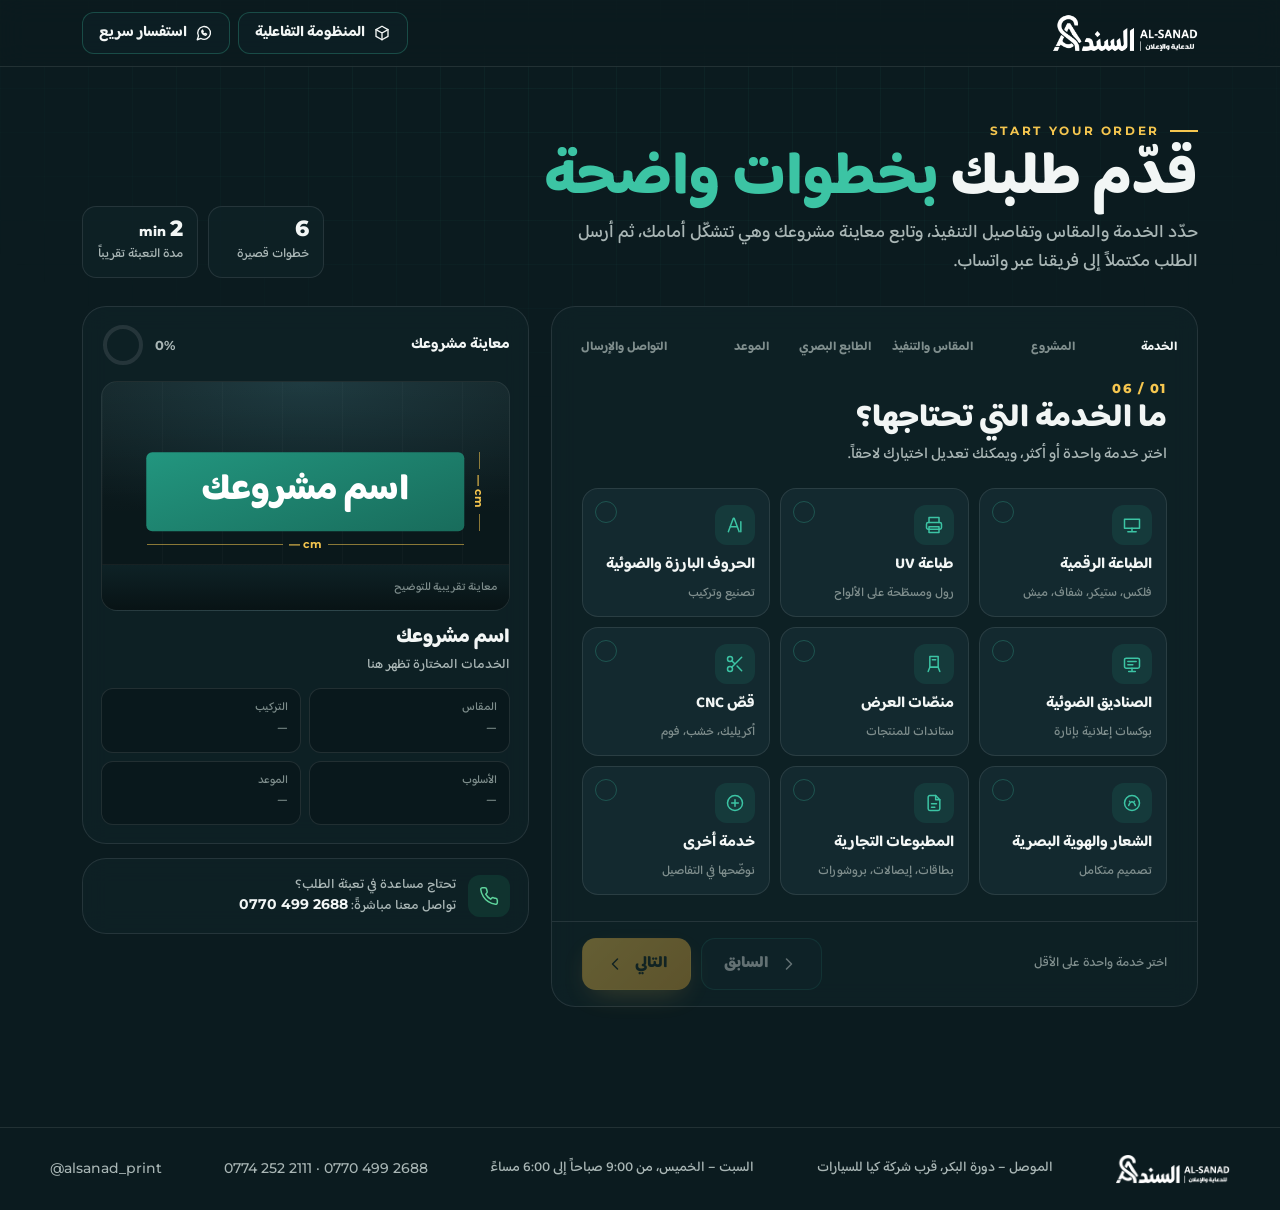
==== order/index.html @ 8c57872e "اللون الرئيسي الجديد، صفحة تقديم الطلب، وتحسين إضاءة المشهد - اعتماد اللون الرئيسي الجديد #22967F في" ====
<!doctype html>
<html lang="ar" dir="rtl">
<head>
<meta charset="utf-8">
<meta name="viewport" content="width=device-width, initial-scale=1, viewport-fit=cover">
<title>تقديم طلب خدمة | السند للدعاية والإعلان</title>
<meta name="description" content="قدّم طلبك لدى السند للدعاية والإعلان في الموصل خطوةً بخطوة: الخدمة، والمقاس، والتنفيذ، والموعد، ثم أرسله مباشرةً عبر واتساب.">
<meta name="theme-color" content="#0B1B1F">
<meta property="og:type" content="website">
<meta property="og:locale" content="ar_IQ">
<meta property="og:site_name" content="السند للدعاية والإعلان">
<meta property="og:title" content="تقديم طلب خدمة | السند للدعاية والإعلان">
<meta property="og:description" content="خطوات واضحة، ومعاينة فورية لمشروعك، وإرسال مباشر عبر واتساب.">
<meta property="og:url" content="https://alsanad-print.github.io/order/">
<meta property="og:image" content="https://alsanad-print.github.io/assets/og.jpg">
<link rel="canonical" href="https://alsanad-print.github.io/order/">
<link rel="icon" href="../assets/favicon.png">
<link rel="apple-touch-icon" href="../assets/favicon.png">
<link rel="stylesheet" href="../css/fonts.css">
<style>
:root{
  --bg:#0B1B1F;--bg2:#0E2328;--card:rgba(15,34,39,.78);--card2:#13292F;
  --brand:#22967F;--brand-2:#146B5A;--brand-hi:#3CC4A4;--gold:#F5C64F;--gold-2:#E2A93A;
  --ink:#F2F6F5;--mut:#A9B6B5;--dim:#7F8E8D;--line:rgba(242,246,245,.10);--line2:rgba(60,196,164,.28);
  --r:18px;--ease:cubic-bezier(.2,.8,.2,1);
  --ar:'Baloo Bhaijaan 2','Montserrat',system-ui,sans-serif;--en:'Montserrat','Baloo Bhaijaan 2',system-ui,sans-serif;
}
*{box-sizing:border-box}
html{scroll-behavior:smooth;-webkit-text-size-adjust:100%}
body{margin:0;background:var(--bg);color:var(--ink);font-family:var(--ar);line-height:1.65;-webkit-font-smoothing:antialiased;-webkit-tap-highlight-color:transparent;min-height:100vh}
body::before{content:"";position:fixed;inset:0;z-index:-1;pointer-events:none;
  background-image:linear-gradient(rgba(60,196,164,.05) 1px,transparent 1px),linear-gradient(90deg,rgba(60,196,164,.05) 1px,transparent 1px);
  background-size:44px 44px;-webkit-mask-image:radial-gradient(ellipse 80% 60% at 50% 0%,#000 30%,transparent 80%);mask-image:radial-gradient(ellipse 80% 60% at 50% 0%,#000 30%,transparent 80%)}
button,input,select,textarea{font:inherit;color:inherit}
button{cursor:pointer}
a{color:var(--gold)}
svg{width:20px;height:20px;fill:none;stroke:currentColor;stroke-width:1.8;stroke-linecap:round;stroke-linejoin:round;flex:none}
.en{font-family:var(--en);direction:ltr;unicode-bidi:isolate}
.sr{position:absolute;width:1px;height:1px;overflow:hidden;clip:rect(0 0 0 0);white-space:nowrap}
:focus-visible{outline:2px solid var(--gold);outline-offset:3px;border-radius:10px}

/* ---------- top ---------- */
.top{position:sticky;top:0;z-index:30;background:rgba(11,27,31,.82);backdrop-filter:blur(14px);-webkit-backdrop-filter:blur(14px);border-bottom:1px solid var(--line);padding-top:env(safe-area-inset-top,0px)}
.top .in{max-width:1180px;margin:auto;padding:12px clamp(16px,3vw,32px);display:flex;align-items:center;gap:16px}
.top img{height:38px;display:block}
.top nav{margin-inline-start:auto;display:flex;gap:8px}
.lnk{display:inline-flex;align-items:center;gap:8px;height:42px;padding:0 16px;border-radius:12px;border:1px solid var(--line2);background:rgba(15,34,39,.6);color:var(--ink);text-decoration:none;font-weight:700;font-size:15px;transition:border-color .2s,transform .2s}
.lnk:hover{border-color:var(--brand-hi);transform:translateY(-1px)}
.lnk svg{width:18px;height:18px}

/* ---------- hero ---------- */
.hero{max-width:1180px;margin:auto;padding:clamp(28px,5vw,56px) clamp(16px,3vw,32px) 8px;display:grid;grid-template-columns:1fr auto;gap:24px;align-items:end}
.kick{display:flex;align-items:center;gap:10px;font:700 12px var(--en);letter-spacing:.22em;color:var(--gold)}
.kick::before{content:"";width:28px;height:2px;background:var(--gold)}
.hero h1{margin:10px 0 6px;font-weight:800;font-size:clamp(34px,5.4vw,60px);line-height:1.08;text-wrap:balance}
.hero h1 em{font-style:normal;color:var(--brand-hi)}
.hero p{margin:0;color:var(--mut);font-size:clamp(15px,1.6vw,18px);max-width:640px;text-wrap:pretty}
.facts{display:flex;gap:10px;flex-wrap:wrap}
.fact{border:1px solid var(--line);border-radius:14px;padding:10px 14px;background:var(--card);min-width:116px}
.fact b{display:block;font:800 22px var(--en);color:var(--ink);line-height:1.1}
.fact span{font-size:13px;color:var(--mut)}

/* ---------- layout ---------- */
.wrap{max-width:1180px;margin:auto;padding:20px clamp(16px,3vw,32px) 120px;display:grid;grid-template-columns:minmax(0,1.45fr) minmax(0,1fr);gap:22px;align-items:start}
.panel{background:var(--card);border:1px solid var(--line);border-radius:24px;backdrop-filter:blur(12px);-webkit-backdrop-filter:blur(12px)}

/* ---------- stepper ---------- */
.steps{display:flex;gap:6px;padding:18px 20px 0;list-style:none;margin:0}
.steps li{flex:1;min-width:0}
.steps button{width:100%;border:0;background:none;padding:0;text-align:start;color:var(--dim);display:flex;flex-direction:column;gap:8px}
.steps button:disabled{cursor:default}
.steps i{display:block;height:4px;border-radius:4px;background:var(--line);overflow:hidden;position:relative}
.steps i::after{content:"";position:absolute;inset:0;background:var(--brand-hi);transform:scaleX(0);transform-origin:right;transition:transform .5s var(--ease)}
.steps li.done i::after,.steps li.cur i::after{transform:scaleX(1)}
.steps li.cur i::after{background:var(--gold)}
.steps span{font-size:12.5px;font-weight:700;white-space:nowrap;overflow:hidden;text-overflow:ellipsis}
.steps li.cur span{color:var(--ink)}
.steps li.done span{color:var(--mut)}

.stage{padding:22px clamp(18px,3vw,30px) 26px;min-height:440px}
.step{animation:in .5s var(--ease) both}
.step.back{animation-name:inb}
@keyframes in{from{opacity:0;transform:translateX(-26px)}to{opacity:1;transform:none}}
@keyframes inb{from{opacity:0;transform:translateX(26px)}to{opacity:1;transform:none}}
@media (prefers-reduced-motion:reduce){.step{animation:none}.steps i::after{transition:none}html{scroll-behavior:auto}}
.no{font:800 13px var(--en);color:var(--gold);letter-spacing:.12em}
.step h2{margin:4px 0 4px;font-size:clamp(24px,3vw,32px);font-weight:800;line-height:1.2}
.step .lead{margin:0 0 20px;color:var(--mut);font-size:15.5px}

/* service tiles */
.tiles{display:grid;grid-template-columns:repeat(3,minmax(0,1fr));gap:10px}
.tile{position:relative;display:flex;flex-direction:column;align-items:flex-start;gap:10px;padding:16px 14px 14px;border-radius:16px;border:1px solid var(--line);background:var(--card2);text-align:start;transition:border-color .25s,transform .25s var(--ease),background .25s;min-height:118px}
.tile:hover{border-color:var(--line2);transform:translateY(-2px)}
.tile .ic{width:40px;height:40px;border-radius:12px;display:grid;place-items:center;background:rgba(34,150,127,.16);color:var(--brand-hi);transition:background .25s,color .25s}
.tile b{font-size:15.5px;line-height:1.3}
.tile small{font-size:12.5px;color:var(--dim);line-height:1.35}
.tile .ck{position:absolute;top:12px;left:12px;width:22px;height:22px;border-radius:50%;border:1.5px solid var(--line2);display:grid;place-items:center;transition:all .25s}
.tile .ck svg{width:13px;height:13px;stroke-width:3;opacity:0;transform:scale(.4);transition:all .25s var(--ease)}
.tile[aria-pressed="true"]{border-color:var(--brand-hi);background:linear-gradient(160deg,rgba(34,150,127,.24),rgba(19,41,47,.9))}
.tile[aria-pressed="true"] .ic{background:var(--brand);color:#fff}
.tile[aria-pressed="true"] .ck{background:var(--gold);border-color:var(--gold);color:#1B2A22}
.tile[aria-pressed="true"] .ck svg{opacity:1;transform:none}

/* fields */
.grid2{display:grid;grid-template-columns:repeat(2,minmax(0,1fr));gap:12px 14px}
.f{display:flex;flex-direction:column;gap:6px;margin-bottom:14px}
.f>label,.f>.lb{font-size:14px;font-weight:700;color:var(--mut)}
.f .opt{font-weight:500;color:var(--dim);font-size:12.5px}
.in-x{width:100%;min-height:50px;padding:12px 14px;border-radius:14px;border:1px solid var(--line);background:rgba(8,20,23,.65);transition:border-color .2s,box-shadow .2s;font-size:16px}
.in-x::placeholder{color:#6F7F7E}
.in-x:focus{outline:none;border-color:var(--brand-hi);box-shadow:0 0 0 4px rgba(60,196,164,.14)}
textarea.in-x{min-height:96px;resize:vertical;line-height:1.6}
select.in-x{appearance:none;-webkit-appearance:none;background-image:linear-gradient(45deg,transparent 50%,var(--mut) 50%),linear-gradient(135deg,var(--mut) 50%,transparent 50%);background-position:18px 22px,24px 22px;background-size:6px 6px;background-repeat:no-repeat;padding-left:40px}
input[type=date].in-x{color-scheme:dark}
.hint{font-size:12.5px;color:var(--dim)}
.size{display:grid;grid-template-columns:1fr auto 1fr;gap:10px;align-items:center}
.size .x{font:800 18px var(--en);color:var(--dim)}
.unit{position:relative}
.unit .in-x{padding-left:48px;font-family:var(--en);direction:ltr;text-align:right}
.unit em{position:absolute;left:14px;top:50%;transform:translateY(-50%);font-style:normal;font-size:13px;color:var(--dim)}

/* chips */
.chips{display:flex;flex-wrap:wrap;gap:8px}
.chip{display:inline-flex;align-items:center;gap:8px;min-height:44px;padding:8px 16px;border-radius:999px;border:1px solid var(--line);background:var(--card2);font-weight:700;font-size:14.5px;transition:all .22s var(--ease)}
.chip:hover{border-color:var(--line2)}
.chip[aria-pressed="true"]{background:var(--brand);border-color:var(--brand);color:#fff;transform:translateY(-1px)}
.chip .sw{width:16px;height:16px;border-radius:50%;border:1.5px solid rgba(255,255,255,.5)}
.seg{display:grid;grid-auto-flow:column;grid-auto-columns:1fr;gap:6px;padding:5px;border-radius:16px;background:rgba(8,20,23,.65);border:1px solid var(--line)}
.seg button{min-height:44px;border:0;border-radius:12px;background:none;font-weight:700;font-size:14.5px;color:var(--mut);transition:all .25s var(--ease)}
.seg button[aria-pressed="true"]{background:var(--card2);color:var(--ink);box-shadow:0 0 0 1px var(--line2),0 6px 18px -8px rgba(0,0,0,.7)}
.seg button[data-v="مستعجل"][aria-pressed="true"]{box-shadow:0 0 0 1px var(--gold)}
.seg button[data-v="طارئ"][aria-pressed="true"]{box-shadow:0 0 0 1px #E07A5F;color:#FFB4A2}
.pick{position:relative;display:inline-flex;align-items:center;gap:8px;min-height:44px;padding:8px 14px;border-radius:999px;border:1px dashed var(--line2);font-weight:700;font-size:14.5px;color:var(--mut)}
.pick input{position:absolute;inset:0;opacity:0;cursor:pointer;width:100%;height:100%}
.note{display:flex;gap:10px;align-items:flex-start;padding:12px 14px;border-radius:14px;background:rgba(245,198,79,.08);border:1px solid rgba(245,198,79,.25);color:#E9DDB8;font-size:14px;margin:4px 0 14px}
.note svg{color:var(--gold);margin-top:2px}

/* review */
.rev{display:grid;grid-template-columns:repeat(2,minmax(0,1fr));gap:10px;margin-bottom:16px}
.rv{padding:12px 14px;border-radius:14px;background:var(--card2);border:1px solid var(--line);display:flex;flex-direction:column;gap:2px;min-width:0}
.rv.w{grid-column:1/-1}
.rv small{color:var(--dim);font-size:12.5px;display:flex;justify-content:space-between;gap:8px}
.rv small button{border:0;background:none;color:var(--brand-hi);font-size:12.5px;font-weight:700;padding:0}
.rv b{font-size:15px;line-height:1.45;overflow-wrap:anywhere}
.send{display:flex;gap:10px;flex-wrap:wrap}
.btn{display:inline-flex;align-items:center;justify-content:center;gap:10px;min-height:52px;padding:0 22px;border-radius:14px;border:1px solid var(--line2);background:var(--card2);font-weight:800;font-size:16px;text-decoration:none;color:var(--ink);transition:transform .2s var(--ease),box-shadow .2s,border-color .2s,opacity .2s}
.btn:hover{transform:translateY(-1px);border-color:var(--brand-hi)}
.btn:active{transform:scale(.98)}
.btn:disabled{opacity:.38;cursor:not-allowed;transform:none}
.btn-gold{background:linear-gradient(135deg,var(--gold),var(--gold-2));color:#1B2A22;border-color:transparent;box-shadow:0 10px 30px -10px rgba(245,198,79,.6)}
.btn-gold:hover{border-color:transparent}
.btn-wa{background:#1F8F5F;color:#fff;border-color:transparent;box-shadow:0 10px 30px -12px rgba(31,143,95,.8)}
.btn-wa:hover{border-color:transparent}
.btn.grow{flex:1}

/* nav */
.nav{display:flex;align-items:center;gap:10px;padding:16px clamp(18px,3vw,30px);border-top:1px solid var(--line)}
.nav .meta{margin-inline-end:auto;font-size:13px;color:var(--dim)}
.nav .meta b{color:var(--mut)}
kbd{font:700 11px var(--en);border:1px solid var(--line2);border-radius:6px;padding:1px 6px;color:var(--mut)}

/* preview */
.side{position:sticky;top:86px;display:flex;flex-direction:column;gap:14px}
.pv{overflow:hidden}
.pv-h{display:flex;align-items:center;justify-content:space-between;padding:16px 18px 0}
.pv-h b{font-size:15px}
.ring{display:flex;align-items:center;gap:10px;font:700 13px var(--en);color:var(--mut)}
.ring svg{width:44px;height:44px;transform:rotate(-90deg)}
.ring circle{stroke-width:4;fill:none}
.ring .t{stroke:var(--line)}
.ring .v{stroke:var(--gold);stroke-dasharray:113.1;transition:stroke-dashoffset .6s var(--ease)}
.scene{position:relative;margin:14px 18px 0;height:230px;border-radius:16px;overflow:hidden;background:radial-gradient(120% 90% at 50% 0%,#17343A 0%,#0A181B 70%);border:1px solid var(--line)}
.scene .wall{position:absolute;inset:0;background:linear-gradient(180deg,rgba(255,255,255,.035),transparent 60%),repeating-linear-gradient(90deg,rgba(255,255,255,.025) 0 1px,transparent 1px 60px)}
.scene .floor{position:absolute;left:0;right:0;bottom:0;height:46px;background:linear-gradient(180deg,#0E2226,#081315);border-top:1px solid rgba(255,255,255,.06)}
.sign{position:absolute;left:50%;top:48%;transform:translate(-50%,-50%);display:grid;place-items:center;border-radius:6px;transition:width .6s var(--ease),height .6s var(--ease),background .5s,box-shadow .5s;overflow:hidden}
.sign .tx{font-weight:800;line-height:1;white-space:nowrap;text-align:center;padding:0 6%;transition:color .4s,text-shadow .4s,letter-spacing .4s}
.sign.lit{box-shadow:0 0 0 1px rgba(255,255,255,.18),0 18px 60px -10px var(--glowc,rgba(60,196,164,.55))}
.sign.lit .tx{text-shadow:0 0 18px rgba(255,255,255,.55)}
.sign.raised .tx{text-shadow:0 2px 0 rgba(0,0,0,.35),0 4px 0 rgba(0,0,0,.22),0 10px 16px rgba(0,0,0,.35)}
.sign .deco{position:absolute;inset:0;pointer-events:none;opacity:0;transition:opacity .5s}
.sign.st-typo .tx{letter-spacing:-.02em}
.sign.st-vector .deco.v{opacity:1}
.sign.st-surreal .deco.s{opacity:1}
.dim{position:absolute;direction:ltr;font:700 11px var(--en);color:var(--gold);display:flex;align-items:center;justify-content:center;gap:6px;transition:all .6s var(--ease)}
.dim.w::before,.dim.w::after{content:"";flex:1;height:1px;background:rgba(245,198,79,.55)}
.dim.h{flex-direction:column}
.dim.h::before,.dim.h::after{content:"";flex:1;width:1px;background:rgba(245,198,79,.55)}
.person{position:absolute;bottom:22px;width:12px;transition:all .6s var(--ease);opacity:.75}
.person i{display:block;width:12px;height:12px;border-radius:50%;background:#2B3E42;margin:0 auto 2px}
.person b{display:block;width:12px;border-radius:5px 5px 2px 2px;background:#2B3E42}
.scene .cap{position:absolute;right:12px;bottom:12px;font-size:11.5px;color:var(--dim)}
.pv-b{padding:14px 18px 18px}
.pv-b h3{margin:0;font-size:20px;font-weight:800;line-height:1.25;overflow-wrap:anywhere}
.pv-b .sv{margin:4px 0 12px;color:var(--mut);font-size:13.5px;min-height:22px}
.rows{display:grid;grid-template-columns:repeat(2,minmax(0,1fr));gap:8px}
.row{padding:10px 12px;border-radius:12px;background:rgba(8,20,23,.55);border:1px solid var(--line);min-width:0}
.row small{display:block;font-size:11.5px;color:var(--dim)}
.row b{display:block;font-size:14px;white-space:nowrap;overflow:hidden;text-overflow:ellipsis}
.row b.e{color:#6F7F7E;font-weight:500}
.help{padding:16px 18px;display:flex;gap:12px;align-items:center}
.help .ic{width:42px;height:42px;border-radius:12px;display:grid;place-items:center;background:rgba(31,143,95,.18);color:#5FD39C}
.help p{margin:0;font-size:13.5px;color:var(--mut);line-height:1.5}
.help a{font:700 14px var(--en);color:var(--ink);text-decoration:none;direction:ltr;unicode-bidi:isolate}

/* toast */
.toast{position:fixed;left:50%;bottom:calc(24px + env(safe-area-inset-bottom,0px));transform:translate(-50%,20px);opacity:0;background:#0F2A2E;border:1px solid var(--line2);padding:10px 18px;border-radius:12px;font-size:14px;font-weight:700;z-index:60;transition:all .35s var(--ease);pointer-events:none}
.toast.on{opacity:1;transform:translate(-50%,0)}

footer{border-top:1px solid var(--line);padding:26px clamp(16px,3vw,32px) calc(26px + env(safe-area-inset-bottom,0px));color:var(--mut);font-size:14px}
footer .in{max-width:1180px;margin:auto;display:flex;flex-wrap:wrap;gap:10px 26px;align-items:center;justify-content:space-between}
footer img{height:30px}
footer a{color:var(--mut);text-decoration:none}

/* ---------- responsive ---------- */
@media (max-width:980px){
  .wrap{grid-template-columns:1fr}
  .side{position:static;order:-1}
  .scene{height:180px}
  .help{display:none}
  .hero{grid-template-columns:1fr}
}
@media (max-width:640px){
  .top img{height:32px}
  .lnk span{display:none}
  .lnk{width:42px;padding:0;justify-content:center}
  .tiles{grid-template-columns:repeat(2,minmax(0,1fr))}
  .grid2,.rev{grid-template-columns:1fr}
  .steps span{display:none}
  .stage{min-height:0}
  .nav{position:fixed;left:0;right:0;bottom:0;z-index:40;background:rgba(11,27,31,.94);backdrop-filter:blur(14px);-webkit-backdrop-filter:blur(14px);padding-bottom:calc(12px + env(safe-area-inset-bottom,0px))}
  .nav .meta{display:none}
  .nav .btn{flex:1}
  .facts{display:none}
  .pv-b .rows{display:none}
  .scene{height:150px}
  .pv-b{padding:10px 18px 14px}
  .pv-b h3{font-size:17px}
  .wrap{padding-bottom:110px}
}
</style>
</head>
<body>
<header class="top">
  <div class="in">
    <a href="../" aria-label="السند للدعاية والإعلان: الصفحة الرئيسية"><img src="../assets/logo-secondary-white.png" alt="السند للدعاية والإعلان"></a>
    <nav>
      <a class="lnk" href="../"><svg viewBox="0 0 24 24"><path d="M12 3l8 4.5v9L12 21l-8-4.5v-9z"/><path d="M12 12l8-4.5M12 12v9M12 12L4 7.5"/></svg><span>المنظومة التفاعلية</span></a>
      <a class="lnk" href="https://wa.me/9647742522111" target="_blank" rel="noopener"><svg viewBox="0 0 24 24"><path d="M3 21l1.7-5A8.5 8.5 0 1 1 8 19.3z"/><path d="M9 9.5c0 3 2.5 5.5 5.5 5.5l1-1.5-2-1-1 1c-1-.5-2-1.5-2.5-2.5l1-1-1-2z"/></svg><span>استفسار سريع</span></a>
    </nav>
  </div>
</header>

<section class="hero">
  <div>
    <div class="kick">START YOUR ORDER</div>
    <h1>قدّم طلبك <em>بخطوات واضحة</em></h1>
    <p>حدّد الخدمة والمقاس وتفاصيل التنفيذ، وتابع معاينة مشروعك وهي تتشكّل أمامك، ثم أرسل الطلب مكتملاً إلى فريقنا عبر واتساب.</p>
  </div>
  <div class="facts" aria-label="مزايا">
    <div class="fact"><b>6</b><span>خطوات قصيرة</span></div>
    <div class="fact"><b>2<small style="font-size:13px"> min</small></b><span>مدة التعبئة تقريباً</span></div>
  </div>
</section>

<main class="wrap">
  <section class="panel" aria-label="نموذج الطلب">
    <ol class="steps" id="steps"></ol>
    <div class="stage" id="stage" aria-live="polite"></div>
    <div class="nav">
      <span class="meta" id="meta"></span>
      <button class="btn" id="back" type="button"><svg viewBox="0 0 24 24"><path d="M9 6l6 6-6 6"/></svg>السابق</button>
      <button class="btn btn-gold" id="next" type="button">التالي<svg viewBox="0 0 24 24"><path d="M15 6l-6 6 6 6"/></svg></button>
    </div>
  </section>

  <aside class="side">
    <div class="panel pv" aria-label="معاينة المشروع">
      <div class="pv-h"><b>معاينة مشروعك</b><div class="ring" aria-label="جاهزية الطلب"><span id="pct">0%</span><svg viewBox="0 0 44 44" aria-hidden="true"><circle class="t" cx="22" cy="22" r="18"/><circle class="v" id="ringv" cx="22" cy="22" r="18" stroke-dashoffset="113.1"/></svg></div></div>
      <div class="scene" aria-hidden="true">
        <div class="wall"></div><div class="floor"></div>
        <div class="sign" id="sign">
          <svg class="deco v" viewBox="0 0 100 40" preserveAspectRatio="none" style="width:100%;height:100%"><path d="M0 40 L22 0 L34 0 L12 40Z" fill="rgba(255,255,255,.10)" stroke="none"/><path d="M82 0 L100 0 L100 40 L60 40Z" fill="rgba(0,0,0,.12)" stroke="none"/></svg>
          <svg class="deco s" viewBox="0 0 100 40" preserveAspectRatio="none" style="width:100%;height:100%"><circle cx="86" cy="8" r="22" fill="rgba(255,255,255,.08)" stroke="none"/><circle cx="10" cy="38" r="14" fill="rgba(0,0,0,.14)" stroke="none"/></svg>
          <span class="tx" id="signTx">اسم مشروعك</span>
        </div>
        <span class="dim w" id="dimW"></span>
        <span class="dim h" id="dimH"></span>
        <span class="person" id="person"><i></i><b style="height:26px"></b></span>
        <span class="cap" id="cap">معاينة تقريبية للتوضيح</span>
      </div>
      <div class="pv-b">
        <h3 id="pvName">اسم مشروعك</h3>
        <p class="sv" id="pvSvc">الخدمات المختارة تظهر هنا</p>
        <div class="rows" id="pvRows"></div>
      </div>
    </div>
    <div class="panel help">
      <span class="ic"><svg viewBox="0 0 24 24"><path d="M22 16.9v3a2 2 0 0 1-2.2 2 19.8 19.8 0 0 1-8.6-3.1 19.5 19.5 0 0 1-6-6A19.8 19.8 0 0 1 2.1 4.2 2 2 0 0 1 4.1 2h3a2 2 0 0 1 2 1.7c.1.9.4 1.8.7 2.7a2 2 0 0 1-.5 2.1L8 9.8a16 16 0 0 0 6 6l1.3-1.3a2 2 0 0 1 2.1-.4c.9.3 1.8.6 2.7.7a2 2 0 0 1 1.7 2z"/></svg></span>
      <p>تحتاج مساعدة في تعبئة الطلب؟<br>تواصل معنا مباشرةً: <a href="tel:+9647704992688">0770 499 2688</a></p>
    </div>
  </aside>
</main>

<footer>
  <div class="in">
    <img src="../assets/logo-secondary-white.png" alt="السند للدعاية والإعلان">
    <span>الموصل – دورة البكر، قرب شركة كيا للسيارات</span>
    <span>السبت – الخميس، من 9:00 صباحاً إلى 6:00 مساءً</span>
    <span class="en"><a href="tel:+9647742522111">0774 252 2111</a> · <a href="tel:+9647704992688">0770 499 2688</a></span>
    <a class="en" href="https://www.instagram.com/alsanad_print/" target="_blank" rel="noopener">@alsanad_print</a>
  </div>
</footer>

<div class="toast" id="toast" role="status"></div>

<script>
(() => {
'use strict';
const WA = '9647742522111';
const $ = s => document.querySelector(s);
const esc = s => String(s ?? '').replace(/[&<>"']/g, c => ({ '&': '&amp;', '<': '&lt;', '>': '&gt;', '"': '&quot;', "'": '&#39;' }[c]));
const I = {
  flex: '<path d="M3 5h18v11H3z"/><path d="M7 20h10M12 16v4"/>',
  uv: '<path d="M6 9V3h12v6"/><rect x="3" y="9" width="18" height="8" rx="2"/><path d="M6 14h12v7H6z"/>',
  letters: '<path d="M4 20L10 4h1l6 16"/><path d="M6.5 14h8"/><path d="M19 8v12"/>',
  box: '<rect x="3" y="5" width="18" height="12" rx="2"/><path d="M8 21h8M12 17v4M7 9h10M7 13h6"/>',
  stand: '<path d="M7 3h10v13H7z"/><path d="M5 21l2-5h10l2 5"/><path d="M10 7h4"/>',
  cnc: '<circle cx="6" cy="6" r="3"/><circle cx="6" cy="18" r="3"/><path d="M20 4L8.1 15.9M14.5 14.5L20 20M8.1 8.1L12 12"/>',
  logo: '<circle cx="12" cy="12" r="9"/><path d="M8 15c2-6 6-6 8 0M9 10h.01M15 10h.01"/>',
  prints: '<path d="M14 3H7a2 2 0 0 0-2 2v14a2 2 0 0 0 2 2h10a2 2 0 0 0 2-2V8z"/><path d="M14 3v5h5M9 13h6M9 17h4"/>',
  other: '<circle cx="12" cy="12" r="9"/><path d="M12 8v8M8 12h8"/>',
  check: '<path d="M5 12l5 5L19 7"/>',
  info: '<circle cx="12" cy="12" r="9"/><path d="M12 8h.01M11 12h1v5h1"/>',
  wa: '<path d="M3 21l1.7-5A8.5 8.5 0 1 1 8 19.3z"/><path d="M9 9.5c0 3 2.5 5.5 5.5 5.5l1-1.5-2-1-1 1c-1-.5-2-1.5-2.5-2.5l1-1-1-2z"/>',
  copy: '<rect x="9" y="9" width="12" height="12" rx="2"/><path d="M5 15V5a2 2 0 0 1 2-2h10"/>',
  reset: '<path d="M3 12a9 9 0 1 0 3-6.7L3 8"/><path d="M3 3v5h5"/>',
};
const ico = k => `<svg viewBox="0 0 24 24" aria-hidden="true">${I[k]}</svg>`;

const SERVICES = [
  { id: 'flex', t: 'الطباعة الرقمية', d: 'فلكس، ستيكر، شفاف، ميش' },
  { id: 'uv', t: 'طباعة UV', d: 'رول ومسطّحة على الألواح' },
  { id: 'letters', t: 'الحروف البارزة والضوئية', d: 'تصنيع وتركيب' },
  { id: 'box', t: 'الصناديق الضوئية', d: 'بوكسات إعلانية بإنارة' },
  { id: 'stand', t: 'منصّات العرض', d: 'ستاندات للمنتجات' },
  { id: 'cnc', t: 'قصّ CNC', d: 'أكريليك، خشب، فوم' },
  { id: 'logo', t: 'الشعار والهوية البصرية', d: 'تصميم متكامل' },
  { id: 'prints', t: 'المطبوعات التجارية', d: 'بطاقات، إيصالات، بروشورات' },
  { id: 'other', t: 'خدمة أخرى', d: 'نوضّحها في التفاصيل' },
];
const SVC = Object.fromEntries(SERVICES.map(s => [s.id, s]));
const KINDS = ['تصميم جديد', 'ملف جاهز من الشركة الأم', 'تعديل على تصميم قائم'];
const STYLES = [
  { v: 'سريالي مختلف', k: 'surreal' }, { v: 'تايبوغرافي حديث', k: 'typo' }, { v: 'فيكتور نظيف', k: 'vector' },
  { v: 'دمج بين الأساليب', k: 'mix' }, { v: 'أترك الاقتراح لفريق السند', k: 'auto' },
];
const COLSRC = ['دليل هوية شركتنا (CMYK أو Pantone)', 'ألوان أحددها بنفسي', 'أترك الاقتراح لفريق السند'];
const SWATCH = [['أخضر السند', '#22967F'], ['ذهبي', '#F5C64F'], ['داكن', '#0D1F2A'], ['أحمر', '#C0392B'], ['أزرق', '#1F5FAF'], ['أبيض', '#F2F6F5']];
const GOV = ['نينوى', 'بغداد', 'أربيل', 'دهوك', 'السليمانية', 'حلبجة', 'كركوك', 'صلاح الدين', 'الأنبار', 'ديالى', 'واسط', 'بابل', 'كربلاء', 'النجف', 'القادسية', 'المثنى', 'ذي قار', 'ميسان', 'البصرة'];
const STEPS = ['الخدمة', 'المشروع', 'المقاس والتنفيذ', 'الطابع البصري', 'الموعد', 'التواصل والإرسال'];

const blank = () => ({ svc: [], name: '', field: '', kind: '', txt: '', w: '', h: '', unknown: false, extra: '', img: '', inst: '', gov: 'نينوى', area: '', style: '', colsrc: '', color: '', ref: '', date: '', urg: '', who: '', phone: '', via: '', when: '' });
let A = blank(), st = 0, dir = 1;
const KEY = 'alsanad-order-draft';
try { const d = JSON.parse(localStorage.getItem(KEY) || 'null'); if (d && d.A) { A = Object.assign(blank(), d.A); st = Math.min(d.st | 0, STEPS.length - 1); } } catch (e) {}
// preselect from main site: /order/?s=uv,letters
try {
  const q = new URLSearchParams(location.search).get('s');
  if (q) { q.split(',').filter(id => SVC[id]).forEach(id => { if (!A.svc.includes(id)) A.svc.push(id); }); }
} catch (e) {}
let saveT;
const save = () => { clearTimeout(saveT); saveT = setTimeout(() => { try { localStorage.setItem(KEY, JSON.stringify({ A, st })); } catch (e) {} }, 250); };

const has = (...ids) => ids.some(id => A.svc.includes(id));
const pressed = b => `aria-pressed="${b ? 'true' : 'false'}"`;
const chips = (k, list) => `<div class="chips" role="group">${list.map(v => `<button type="button" class="chip" data-k="${k}" data-v="${esc(v)}" ${pressed(A[k] === v)}>${esc(v)}</button>`).join('')}</div>`;
const seg = (k, list) => `<div class="seg" role="group">${list.map(v => `<button type="button" data-k="${k}" data-v="${esc(v)}" ${pressed(A[k] === v)}>${esc(v)}</button>`).join('')}</div>`;
const field = (k, label, { ph = '', type = 'text', opt = false, attrs = '' } = {}) =>
  `<div class="f"><label for="f-${k}">${label}${opt ? ' <span class="opt">(اختياري)</span>' : ''}</label><input class="in-x" id="f-${k}" data-f="${k}" type="${type}" value="${esc(A[k])}" placeholder="${esc(ph)}" ${attrs}></div>`;

function extraLabel() {
  if (has('stand')) return 'المنتج المعروض وعدد الرفوف';
  if (has('letters', 'box')) return 'لون الإنارة المطلوب وعدد القطع';
  if (A.kind === KINDS[1]) return 'صيغة الملف (CDR أو PDF) وهل يُسمح بالتعديل عليه؟';
  if (has('prints')) return 'الكمية ونوع الورق والطباعة على وجه أو وجهين';
  return '';
}

function stepHtml() {
  const n = `<div class="no">0${st + 1} / 0${STEPS.length}</div>`;
  switch (st) {
    case 0: return `${n}<h2>ما الخدمة التي تحتاجها؟</h2><p class="lead">اختر خدمة واحدة أو أكثر، ويمكنك تعديل اختيارك لاحقاً.</p>
      <div class="tiles">${SERVICES.map(s => `<button type="button" class="tile" data-svc="${s.id}" ${pressed(A.svc.includes(s.id))}><span class="ck">${ico('check')}</span><span class="ic">${ico(s.id)}</span><b>${s.t}</b><small>${s.d}</small></button>`).join('')}</div>`;
    case 1: return `${n}<h2>عرّفنا بمشروعك</h2><p class="lead">هذه المعلومات تساعد المصمم على فهم طبيعة العمل منذ البداية.</p>
      <div class="grid2">${field('name', 'اسم المشروع أو الشركة', { ph: 'مثال: مطعم الضيافة' })}${field('field', 'مجال النشاط', { ph: 'مثال: مطاعم، أزياء، صيدلية', opt: true })}</div>
      <div class="f"><span class="lb">نوع الطلب</span>${chips('kind', KINDS)}</div>
      <div class="f"><label for="f-txt">النص النهائي كما تريده أن يظهر <span class="opt">(اختياري)</span></label><textarea class="in-x" id="f-txt" data-f="txt" rows="3" placeholder="اكتب النص بدقة لتجنّب أي خطأ إملائي في التنفيذ">${esc(A.txt)}</textarea></div>`;
    case 2: {
      const ex = extraLabel();
      return `${n}<h2>المقاس وتفاصيل التنفيذ</h2><p class="lead">المقاس الفعلي أساس دقة التنفيذ. إن لم يكن متوفراً، نتواصل معك لتأكيده.</p>
      <div class="f"><span class="lb">المقاس الفعلي (العرض × الارتفاع)</span>
        <div class="size"><div class="unit"><input class="in-x" data-f="w" inputmode="decimal" aria-label="العرض بالسنتيمتر" placeholder="العرض" value="${esc(A.w)}" ${A.unknown ? 'disabled' : ''}><em>سم</em></div><span class="x">×</span><div class="unit"><input class="in-x" data-f="h" inputmode="decimal" aria-label="الارتفاع بالسنتيمتر" placeholder="الارتفاع" value="${esc(A.h)}" ${A.unknown ? 'disabled' : ''}><em>سم</em></div></div>
        <div class="chips" style="margin-top:4px"><button type="button" class="chip" data-toggle="unknown" ${pressed(A.unknown)}>لا أعرف المقاس حالياً</button></div>
      </div>
      ${ex ? field('extra', ex, { opt: true }) : ''}
      <div class="grid2">
        <div class="f"><span class="lb">صورة الموقع</span>${seg('img', ['متوفرة، سأرسلها', 'غير متوفرة'])}</div>
        <div class="f"><span class="lb">التركيب</span>${seg('inst', ['مع التركيب', 'بدون تركيب', 'غير محدد'])}</div>
      </div>
      <div class="grid2">
        <div class="f"><label for="f-gov">المحافظة</label><select class="in-x" id="f-gov" data-f="gov">${GOV.map(g => `<option ${A.gov === g ? 'selected' : ''}>${g}</option>`).join('')}</select></div>
        ${field('area', 'المنطقة', { ph: 'مثال: الدواسة', opt: true })}
      </div>`;
    }
    case 3: return `${n}<h2>الطابع البصري</h2><p class="lead">اختر الأسلوب واللون، وتابع المعاينة وهي تتغيّر مع اختيارك.</p>
      <div class="f"><span class="lb">الأسلوب</span>${chips('style', STYLES.map(s => s.v))}</div>
      <div class="f"><span class="lb">مصدر الألوان</span>${chips('colsrc', COLSRC)}</div>
      <div class="f"><span class="lb">اللون المفضّل <span class="opt">(اختياري)</span></span>
        <div class="chips">${SWATCH.map(([l, c]) => `<button type="button" class="chip" data-k="color" data-v="${c}" ${pressed(A.color === c)}><span class="sw" style="background:${c}"></span>${l}</button>`).join('')}
        <label class="pick"><span class="sw" style="width:16px;height:16px;border-radius:50%;background:${SWATCH.some(s => s[1] === A.color) || !A.color ? 'conic-gradient(#C0392B,#F5C64F,#22967F,#1F5FAF,#C0392B)' : esc(A.color)}"></span>لون آخر<input type="color" data-color value="${/^#[0-9a-f]{6}$/i.test(A.color) ? A.color : '#22967F'}" aria-label="اختيار لون آخر"></label></div>
      </div>
      ${field('ref', 'أمثلة أو مراجع تعجبك', { ph: 'رابط حساب، أو وصف مختصر', opt: true })}`;
    case 4: return `${n}<h2>موعد الاستلام</h2><p class="lead">يساعدنا الموعد على جدولة الإنتاج وإعلامك مسبقاً بإمكانية الالتزام به.</p>
      <div class="grid2">${field('date', 'التاريخ المطلوب', { type: 'date', opt: true, attrs: `min="${new Date().toISOString().slice(0, 10)}"` })}
        <div class="f"><span class="lb">درجة الاستعجال</span>${seg('urg', ['اعتيادي', 'مستعجل', 'طارئ'])}</div></div>
      <div class="note">${ico('info')}<span>الطلبات المستعجلة والطارئة تخضع لتأكيد الفريق حسب جدول الإنتاج ونوع العمل.</span></div>`;
    case 5: return `${n}<h2>بيانات التواصل والإرسال</h2><p class="lead">راجع طلبك، ثم أرسله. هذه البيانات لا تُحفظ لدى أي جهة، وتظهر فقط في الرسالة التي ترسلها أنت.</p>
      <div class="grid2">${field('who', 'الاسم', { ph: 'الاسم الكامل', attrs: 'autocomplete="name"' })}${field('phone', 'رقم الهاتف', { type: 'tel', ph: '07xx xxx xxxx', attrs: 'autocomplete="tel" inputmode="tel" dir="ltr"' })}</div>
      <div class="grid2"><div class="f"><span class="lb">وسيلة التواصل المفضّلة</span>${seg('via', ['واتساب', 'اتصال هاتفي'])}</div>${field('when', 'الوقت المناسب للتواصل', { ph: 'مثال: بعد الساعة 4 عصراً', opt: true })}</div>
      <div class="rev" id="rev">${review()}</div>
      <div class="send">
        <a class="btn btn-wa grow" id="sendWa" target="_blank" rel="noopener" href="${waLink()}">${ico('wa')}إرسال الطلب عبر واتساب</a>
        <button type="button" class="btn" data-act="copy">${ico('copy')}نسخ الطلب</button>
        <button type="button" class="btn" data-act="reset" title="بدء طلب جديد">${ico('reset')}<span class="sr">بدء طلب جديد</span></button>
      </div>
      <p class="hint" style="margin-top:10px">يفتح الزر محادثة واتساب والرسالة مكتوبة مسبقاً، ولا يتطلب منك سوى الضغط على «إرسال». يمكنك بعدها إرفاق صور الموقع في المحادثة نفسها.</p>`;
  }
}

const sizeTxt = () => A.unknown ? 'غير معروف، يُؤكَّد لاحقاً' : (A.w && A.h ? `${A.w} × ${A.h} سم` : '');
const styleOf = () => A.style;
const colorName = () => (SWATCH.find(s => s[1] === A.color) || [])[0] || (A.color ? A.color.toUpperCase() : '');
const svcNames = () => A.svc.map(id => SVC[id].t);
function rows() {
  return [
    ['الخدمات المطلوبة', svcNames().join('، '), 0], ['اسم المشروع', A.name, 1], ['مجال النشاط', A.field, 1], ['نوع الطلب', A.kind, 1], ['النص النهائي', A.txt, 1],
    ['المقاس', sizeTxt(), 2], ['تفاصيل إضافية', A.extra, 2], ['صورة الموقع', A.img, 2], ['التركيب', A.inst, 2], ['الموقع', [A.gov, A.area].filter(Boolean).join(' – '), 2],
    ['الأسلوب', styleOf(), 3], ['مصدر الألوان', A.colsrc, 3], ['اللون المفضّل', colorName(), 3], ['المراجع', A.ref, 3],
    ['التاريخ المطلوب', A.date, 4], ['درجة الاستعجال', A.urg, 4],
    ['الاسم', A.who, 5], ['رقم الهاتف', A.phone, 5], ['وسيلة التواصل', A.via, 5], ['الوقت المناسب', A.when, 5],
  ];
}
function review() {
  const wide = new Set(['الخدمات المطلوبة', 'النص النهائي', 'تفاصيل إضافية', 'المراجع']);
  return rows().filter(r => r[1] && r[2] < 5).map(([k, v, s]) =>
    `<div class="rv ${wide.has(k) ? 'w' : ''}"><small>${k}<button type="button" data-go="${s}">تعديل</button></small><b>${esc(v)}</b></div>`).join('') || '<div class="rv w"><b>لم تُضف تفاصيل بعد.</b></div>';
}
function message() {
  const r = rows().filter(x => x[1]);
  return 'السلام عليكم،\nأودّ تقديم طلب خدمة جديد لدى السند للدعاية والإعلان:\n\n' + r.map(x => `▪️ ${x[0]}: ${x[1]}`).join('\n') + '\n\n(أُرسل من صفحة تقديم الطلب)';
}
const waLink = () => `https://wa.me/${WA}?text=${encodeURIComponent(message())}`;

function valid(i = st) {
  if (i === 0) return A.svc.length > 0;
  if (i === 1) return !!(A.name.trim() && A.kind);
  if (i === 5) return !!(A.who.trim() && A.phone.replace(/\D/g, '').length >= 10);
  return true;
}
function need() {
  if (st === 0) return 'اختر خدمة واحدة على الأقل';
  if (st === 1) return !A.name.trim() ? 'أدخل اسم المشروع' : 'حدّد نوع الطلب';
  if (st === 5) return !A.who.trim() ? 'أدخل الاسم' : 'أدخل رقم هاتف صحيحاً';
  return '';
}

function readiness() {
  const checks = [A.svc.length, A.name, A.kind, A.unknown || (A.w && A.h), A.inst, A.style || A.colsrc, A.date || A.urg, A.who, A.phone.replace(/\D/g, '').length >= 10];
  return Math.round(checks.filter(Boolean).length / checks.length * 100);
}

/* ---------- live preview ---------- */
const lum = hex => { const n = parseInt(hex.slice(1), 16); const c = [(n >> 16) & 255, (n >> 8) & 255, n & 255].map(v => { v /= 255; return v <= .03928 ? v / 12.92 : Math.pow((v + .055) / 1.055, 2.4); }); return .2126 * c[0] + .7152 * c[1] + .0722 * c[2]; };
function preview() {
  const sign = $('#sign'), scene = sign.parentElement;
  const SW = scene.clientWidth, SH = scene.clientHeight - 46;
  let w = parseFloat(A.w), h = parseFloat(A.h);
  const known = !A.unknown && w > 0 && h > 0;
  if (!known) { w = 400; h = 100; }
  const ratio = Math.min(Math.max(w / h, .3), 9);
  // scale: fit sign into 78% x 70% of the wall
  let pw = SW * .78, ph = pw / ratio;
  if (ph > SH * .72) { ph = SH * .72; pw = ph * ratio; }
  sign.style.width = pw + 'px'; sign.style.height = ph + 'px';
  const bg = /^#[0-9a-f]{6}$/i.test(A.color) ? A.color : '#22967F';
  const light = lum(bg) > .45;
  sign.style.background = `linear-gradient(160deg, ${bg}, color-mix(in srgb, ${bg} 72%, #000))`;
  sign.style.setProperty('--glowc', bg + '99');
  const tx = $('#signTx');
  const name = A.name.trim() || 'اسم مشروعك';
  tx.textContent = name;
  tx.style.color = light ? '#0D1F24' : (has('letters') ? '#F5C64F' : '#FFFFFF');
  const fs = Math.max(11, Math.min(ph * .46, pw * 1.5 / Math.max(name.length, 3)));
  tx.style.fontSize = fs + 'px';
  const sk = (STYLES.find(s => s.v === A.style) || {}).k || '';
  sign.className = 'sign' + (has('letters', 'box') ? ' lit' : '') + (has('letters') ? ' raised' : '') + (sk ? ' st-' + sk : '');
  // dimensions
  const cx = SW / 2, cy = scene.clientHeight * .48;
  const dw = $('#dimW'), dh = $('#dimH');
  dw.style.width = pw + 'px'; dw.style.left = (cx - pw / 2) + 'px'; dw.style.top = (cy + ph / 2 + 6) + 'px';
  dw.textContent = known ? `${w} cm` : '— cm';
  dh.style.height = ph + 'px'; dh.style.left = (cx + pw / 2 + 8) + 'px'; dh.style.top = (cy - ph / 2) + 'px';
  dh.innerHTML = `<span style="writing-mode:vertical-rl">${known ? h + ' cm' : '— cm'}</span>`;
  // human scale: 170 cm person
  const p = $('#person');
  if (known) {
    const cmPerPx = h / ph; let hp = 170 / cmPerPx;
    const vis = hp >= 14 && hp <= SH * 1.1;
    p.style.opacity = vis ? .8 : 0;
    hp = Math.min(Math.max(hp, 14), SH); p.querySelector('b').style.height = Math.max(hp - 14, 4) + 'px';
    p.style.left = (cx - pw / 2 - 26) + 'px';
    $('#cap').textContent = vis ? 'المقياس البشري: 170 سم' : 'معاينة تقريبية للتوضيح';
  } else { p.style.opacity = 0; $('#cap').textContent = 'معاينة تقريبية للتوضيح'; }
  // card text
  $('#pvName').textContent = A.name.trim() || 'اسم مشروعك';
  $('#pvSvc').textContent = A.svc.length ? svcNames().join(' · ') : 'الخدمات المختارة تظهر هنا';
  const pr = [['المقاس', sizeTxt()], ['التركيب', A.inst], ['الأسلوب', A.style], ['الموعد', A.date || A.urg]];
  $('#pvRows').innerHTML = pr.map(([k, v]) => `<div class="row"><small>${k}</small><b class="${v ? '' : 'e'}">${esc(v || '—')}</b></div>`).join('');
  const r = readiness();
  $('#pct').textContent = r + '%';
  $('#ringv').style.strokeDashoffset = 113.1 * (1 - r / 100);
}

/* ---------- render ---------- */
function stepper() {
  $('#steps').innerHTML = STEPS.map((t, i) => {
    const reach = i <= st || [...Array(i).keys()].every(j => valid(j));
    return `<li class="${i < st ? 'done' : i === st ? 'cur' : ''}"><button type="button" data-go="${i}" ${reach ? '' : 'disabled'} aria-current="${i === st ? 'step' : 'false'}" aria-label="الخطوة ${i + 1}: ${t}"><i></i><span>${t}</span></button></li>`;
  }).join('');
}
function navState() {
  $('#back').disabled = st === 0;
  const nx = $('#next');
  nx.style.display = st === STEPS.length - 1 ? 'none' : '';
  nx.disabled = !valid();
  const m = need();
  $('#meta').innerHTML = !valid() && m ? m : `<kbd>Enter</kbd> للانتقال إلى الخطوة التالية`;
  const s = $('#sendWa');
  if (s) { const ok = valid(5); s.setAttribute('aria-disabled', ok ? 'false' : 'true'); s.style.opacity = ok ? '' : '.4'; s.style.pointerEvents = ok ? '' : 'none'; s.href = waLink(); }
}
function render(focus = true) {
  const stage = $('#stage');
  stage.innerHTML = `<div class="step ${dir < 0 ? 'back' : ''}">${stepHtml()}</div>`;
  stepper(); navState(); preview(); save();
  if (focus) { const h = stage.querySelector('h2'); if (h) { h.tabIndex = -1; h.focus({ preventScroll: true }); } }
}
function go(i) {
  if (i < 0 || i >= STEPS.length || i === st) return;
  if (i > st) { for (let j = st; j < i; j++) if (!valid(j)) { toast(need()); return; } }
  dir = i > st ? 1 : -1; st = i; render();
  const top = $('.panel').getBoundingClientRect().top + scrollY - 90;
  if (Math.abs(scrollY - top) > 60) scrollTo({ top, behavior: 'smooth' });
}
let tt;
function toast(m) { const t = $('#toast'); t.textContent = m; t.classList.add('on'); clearTimeout(tt); tt = setTimeout(() => t.classList.remove('on'), 2200); }

/* ---------- events ---------- */
document.addEventListener('click', e => {
  const t = e.target.closest('[data-svc],[data-k],[data-go],[data-act],[data-toggle],#next,#back');
  if (!t || t.disabled) return;
  if (t.id === 'next') { if (valid()) go(st + 1); else toast(need()); return; }
  if (t.id === 'back') { go(st - 1); return; }
  const d = t.dataset;
  if (d.svc) {
    const i = A.svc.indexOf(d.svc); i < 0 ? A.svc.push(d.svc) : A.svc.splice(i, 1);
    t.setAttribute('aria-pressed', i < 0 ? 'true' : 'false'); stepper(); navState(); preview(); save(); return;
  }
  if (d.k) {
    A[d.k] = A[d.k] === d.v ? '' : d.v;
    t.parentElement.querySelectorAll('[data-k]').forEach(b => b.setAttribute('aria-pressed', A[d.k] === b.dataset.v ? 'true' : 'false'));
    if (d.k === 'kind' && st === 1) {/* extra label depends on kind, handled at step 2 */}
    stepper(); navState(); preview(); save(); return;
  }
  if (d.toggle === 'unknown') { A.unknown = !A.unknown; render(false); return; }
  if (d.go !== undefined) { go(+d.go); return; }
  if (d.act === 'copy') {
    const txt = message();
    (navigator.clipboard ? navigator.clipboard.writeText(txt) : Promise.reject()).then(() => toast('تم نسخ الطلب'), () => {
      const ta = document.createElement('textarea'); ta.value = txt; document.body.appendChild(ta); ta.select();
      try { document.execCommand('copy'); toast('تم نسخ الطلب'); } catch (x) { toast('تعذّر النسخ'); } ta.remove();
    });
    return;
  }
  if (d.act === 'reset') {
    if (!confirm('هل تريد بدء طلب جديد؟ ستُمسح البيانات الحالية.')) return;
    A = blank(); dir = -1; st = 0; try { localStorage.removeItem(KEY); } catch (x) {} render(); return;
  }
});
document.addEventListener('input', e => {
  const t = e.target;
  if (t.dataset.color !== undefined) { A.color = t.value; const sw = t.parentElement.querySelector('.sw'); if (sw) sw.style.background = t.value; t.closest('.chips').querySelectorAll('[data-k=color]').forEach(b => b.setAttribute('aria-pressed', 'false')); preview(); navState(); save(); return; }
  const k = t.dataset.f; if (!k) return;
  let v = t.value;
  if (k === 'w' || k === 'h') { v = v.replace(/[٠-٩]/g, c => '٠١٢٣٤٥٦٧٨٩'.indexOf(c)).replace(/[^\d.]/g, ''); if (v !== t.value) t.value = v; }
  if (k === 'phone') { v = v.replace(/[٠-٩]/g, c => '٠١٢٣٤٥٦٧٨٩'.indexOf(c)); }
  A[k] = v;
  if (st === 5) { const r = $('#rev'); if (r && (k === 'who' || k === 'phone' || k === 'via' || k === 'when')) {} }
  stepper(); navState(); preview(); save();
});
document.addEventListener('change', e => { if (e.target.dataset.f === 'gov') { A.gov = e.target.value; preview(); save(); } });
document.addEventListener('keydown', e => {
  if (e.key !== 'Enter' || e.isComposing) return;
  const t = e.target; if (t.tagName === 'TEXTAREA' || t.tagName === 'BUTTON' || t.tagName === 'A') return;
  if (st < STEPS.length - 1) { e.preventDefault(); if (valid()) go(st + 1); else toast(need()); }
});
let rz; addEventListener('resize', () => { clearTimeout(rz); rz = setTimeout(preview, 80); });
document.fonts?.ready?.then(preview);

render(false);
})();
</script>
</body>
</html>
---- css/fonts.css ----
@font-face{font-family:'Baloo Bhaijaan 2';font-style:normal;font-weight:500;font-display:swap;src:url(../fonts/baloo-bhaijaan-2-arabic-500-normal.woff2) format('woff2');unicode-range:U+0600-06FF, U+0750-077F, U+0870-088E, U+0890-0891, U+0897-08E1, U+08E3-08FF, U+200C-200E, U+2010-2011, U+204F, U+2E41, U+FB50-FDFF, U+FE70-FE74, U+FE76-FEFC}
@font-face{font-family:'Baloo Bhaijaan 2';font-style:normal;font-weight:500;font-display:swap;src:url(../fonts/baloo-bhaijaan-2-latin-500-normal.woff2) format('woff2');unicode-range:U+0000-00FF, U+0131, U+0152-0153, U+02BB-02BC, U+02C6, U+02DA, U+02DC, U+0304, U+0308, U+0329, U+2000-206F, U+20AC, U+2122, U+2191, U+2193, U+2212, U+2215, U+FEFF, U+FFFD}
@font-face{font-family:'Baloo Bhaijaan 2';font-style:normal;font-weight:700;font-display:swap;src:url(../fonts/baloo-bhaijaan-2-arabic-700-normal.woff2) format('woff2');unicode-range:U+0600-06FF, U+0750-077F, U+0870-088E, U+0890-0891, U+0897-08E1, U+08E3-08FF, U+200C-200E, U+2010-2011, U+204F, U+2E41, U+FB50-FDFF, U+FE70-FE74, U+FE76-FEFC}
@font-face{font-family:'Baloo Bhaijaan 2';font-style:normal;font-weight:700;font-display:swap;src:url(../fonts/baloo-bhaijaan-2-latin-700-normal.woff2) format('woff2');unicode-range:U+0000-00FF, U+0131, U+0152-0153, U+02BB-02BC, U+02C6, U+02DA, U+02DC, U+0304, U+0308, U+0329, U+2000-206F, U+20AC, U+2122, U+2191, U+2193, U+2212, U+2215, U+FEFF, U+FFFD}
@font-face{font-family:'Baloo Bhaijaan 2';font-style:normal;font-weight:800;font-display:swap;src:url(../fonts/baloo-bhaijaan-2-arabic-800-normal.woff2) format('woff2');unicode-range:U+0600-06FF, U+0750-077F, U+0870-088E, U+0890-0891, U+0897-08E1, U+08E3-08FF, U+200C-200E, U+2010-2011, U+204F, U+2E41, U+FB50-FDFF, U+FE70-FE74, U+FE76-FEFC}
@font-face{font-family:'Baloo Bhaijaan 2';font-style:normal;font-weight:800;font-display:swap;src:url(../fonts/baloo-bhaijaan-2-latin-800-normal.woff2) format('woff2');unicode-range:U+0000-00FF, U+0131, U+0152-0153, U+02BB-02BC, U+02C6, U+02DA, U+02DC, U+0304, U+0308, U+0329, U+2000-206F, U+20AC, U+2122, U+2191, U+2193, U+2212, U+2215, U+FEFF, U+FFFD}
@font-face{font-family:'Montserrat';font-style:normal;font-weight:500;font-display:swap;src:url(../fonts/montserrat-latin-500-normal.woff2) format('woff2');unicode-range:U+0000-00FF, U+0131, U+0152-0153, U+02BB-02BC, U+02C6, U+02DA, U+02DC, U+0304, U+0308, U+0329, U+2000-206F, U+20AC, U+2122, U+2191, U+2193, U+2212, U+2215, U+FEFF, U+FFFD}
@font-face{font-family:'Montserrat';font-style:normal;font-weight:600;font-display:swap;src:url(../fonts/montserrat-latin-600-normal.woff2) format('woff2');unicode-range:U+0000-00FF, U+0131, U+0152-0153, U+02BB-02BC, U+02C6, U+02DA, U+02DC, U+0304, U+0308, U+0329, U+2000-206F, U+20AC, U+2122, U+2191, U+2193, U+2212, U+2215, U+FEFF, U+FFFD}
@font-face{font-family:'Montserrat';font-style:normal;font-weight:700;font-display:swap;src:url(../fonts/montserrat-latin-700-normal.woff2) format('woff2');unicode-range:U+0000-00FF, U+0131, U+0152-0153, U+02BB-02BC, U+02C6, U+02DA, U+02DC, U+0304, U+0308, U+0329, U+2000-206F, U+20AC, U+2122, U+2191, U+2193, U+2212, U+2215, U+FEFF, U+FFFD}
@font-face{font-family:'Montserrat';font-style:normal;font-weight:800;font-display:swap;src:url(../fonts/montserrat-latin-800-normal.woff2) format('woff2');unicode-range:U+0000-00FF, U+0131, U+0152-0153, U+02BB-02BC, U+02C6, U+02DA, U+02DC, U+0304, U+0308, U+0329, U+2000-206F, U+20AC, U+2122, U+2191, U+2193, U+2212, U+2215, U+FEFF, U+FFFD}
@font-face{font-family:'Noto Kufi Arabic';font-style:normal;font-weight:500;font-display:swap;src:url(../fonts/noto-kufi-arabic-arabic-500-normal.woff2) format('woff2');unicode-range:U+0600-06FF, U+0750-077F, U+0870-088E, U+0890-0891, U+0897-08E1, U+08E3-08FF, U+200C-200E, U+2010-2011, U+204F, U+2E41, U+FB50-FDFF, U+FE70-FE74, U+FE76-FEFC}
@font-face{font-family:'Noto Kufi Arabic';font-style:normal;font-weight:700;font-display:swap;src:url(../fonts/noto-kufi-arabic-arabic-700-normal.woff2) format('woff2');unicode-range:U+0600-06FF, U+0750-077F, U+0870-088E, U+0890-0891, U+0897-08E1, U+08E3-08FF, U+200C-200E, U+2010-2011, U+204F, U+2E41, U+FB50-FDFF, U+FE70-FE74, U+FE76-FEFC}
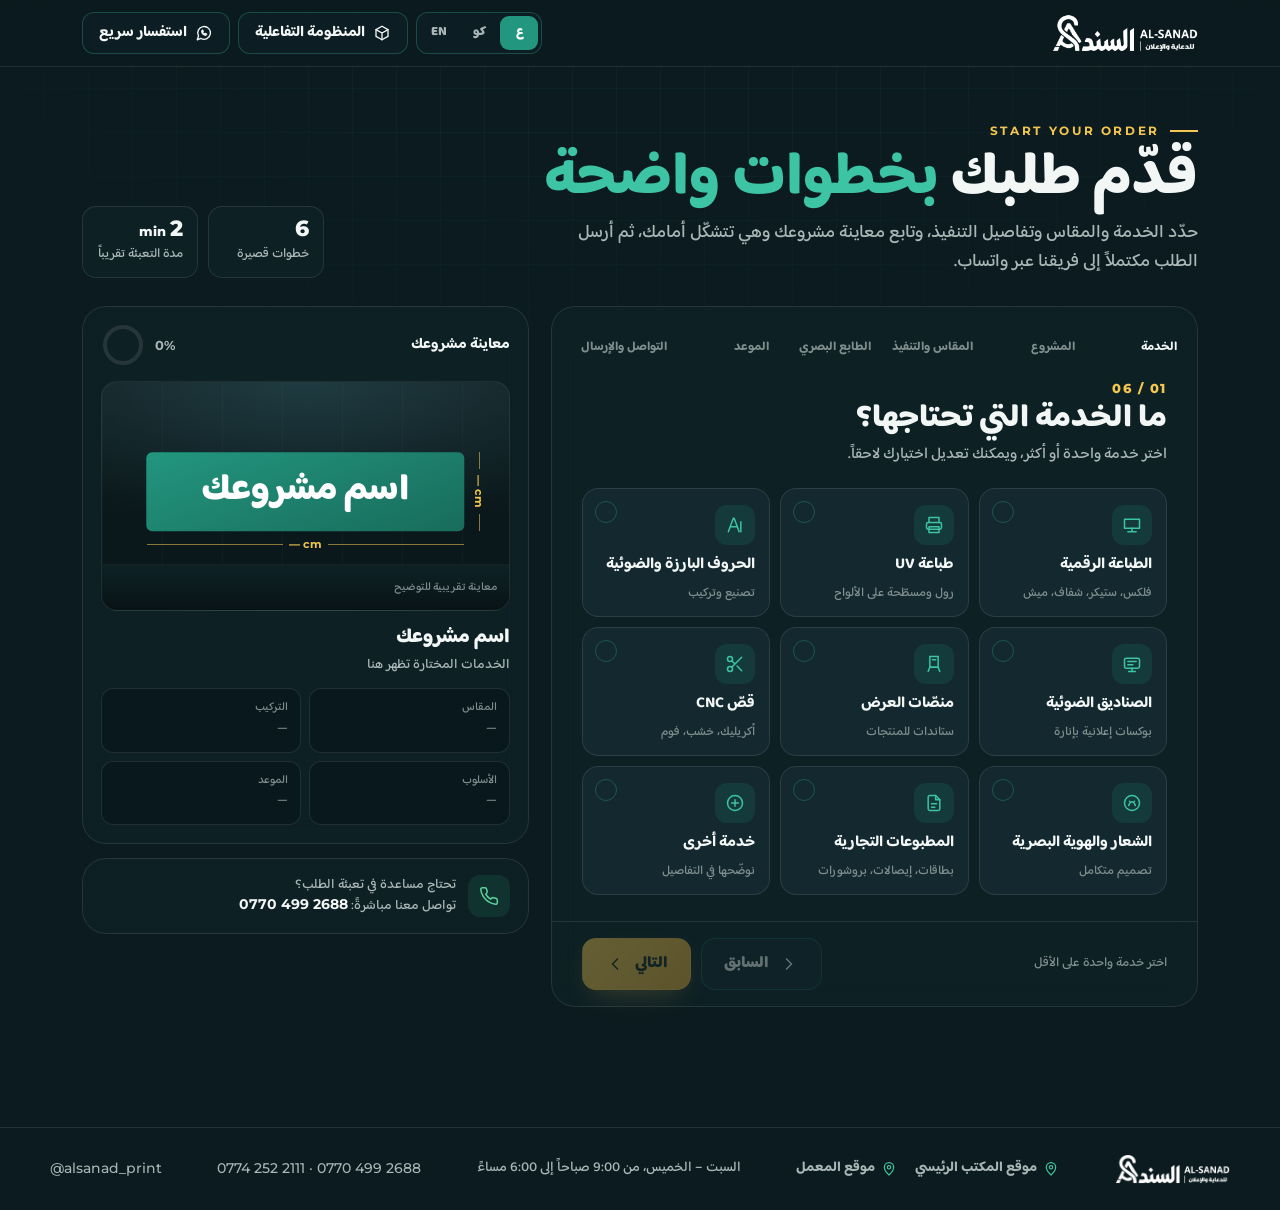
==== commit 489c5617: "لوحة إدارة تتبّع الطلبات، ثلاث لغات لصفحة الطلب، موقعا المكتب والمعمل، والرقم الثاني - admin.html: إ" ====
--- a/order/index.html
+++ b/order/index.html
@@ -13,6 +13,7 @@
 <meta property="og:description" content="خطوات واضحة، ومعاينة فورية لمشروعك، وإرسال مباشر عبر واتساب.">
 <meta property="og:url" content="https://alsanad-print.github.io/order/">
 <meta property="og:image" content="https://alsanad-print.github.io/assets/og.jpg">
+<link rel="alternate" hreflang="ar" href="https://alsanad-print.github.io/order/">
 <link rel="canonical" href="https://alsanad-print.github.io/order/">
 <link rel="icon" href="../assets/favicon.png">
 <link rel="apple-touch-icon" href="../assets/favicon.png">
@@ -238,14 +239,37 @@
   .wrap{padding-bottom:110px}
 }
 </style>
+<style>
+/* language switch + LTR */
+.lng{display:flex;gap:2px;padding:3px;border-radius:12px;border:1px solid var(--line2);background:rgba(15,34,39,.6)}
+.lng button{border:0;background:none;min-width:38px;height:34px;border-radius:9px;font-weight:800;font-size:13px;color:var(--mut)}
+.lng button[aria-pressed="true"]{background:var(--brand);color:#fff}
+html[dir=ltr] body{font-family:var(--en)}
+html[dir=ltr] .tile .ck{left:auto;right:12px}
+html[dir=ltr] .unit .in-x{padding-left:14px;padding-right:48px;text-align:left}
+html[dir=ltr] .unit em{left:auto;right:14px}
+html[dir=ltr] select.in-x{background-position:calc(100% - 24px) 22px,calc(100% - 18px) 22px;padding-left:14px;padding-right:40px}
+html[dir=ltr] .scene .cap{right:auto;left:12px}
+html[dir=ltr] .steps i::after{transform-origin:left}
+html[dir=ltr] .step{animation-name:inb}
+html[dir=ltr] .step.back{animation-name:in}
+html[lang=ckb] body{font-family:'Noto Kufi Arabic',var(--ar)}
+html[lang=ckb] .hero h1{line-height:1.25}
+.locs{display:flex;flex-wrap:wrap;gap:8px 18px}
+.locs a{display:inline-flex;align-items:center;gap:6px;color:var(--mut);text-decoration:none;font-weight:700}
+.locs a:hover{color:var(--ink)}
+.locs svg{width:16px;height:16px;color:var(--brand-hi)}
+@media (max-width:640px){.lng button{min-width:32px;height:32px}}
+</style>
 </head>
 <body>
 <header class="top">
   <div class="in">
-    <a href="../" aria-label="السند للدعاية والإعلان: الصفحة الرئيسية"><img src="../assets/logo-secondary-white.png" alt="السند للدعاية والإعلان"></a>
+    <a href="../" data-i-aria="homeAria"><img src="../assets/logo-secondary-white.png" alt="السند للدعاية والإعلان"></a>
     <nav>
-      <a class="lnk" href="../"><svg viewBox="0 0 24 24"><path d="M12 3l8 4.5v9L12 21l-8-4.5v-9z"/><path d="M12 12l8-4.5M12 12v9M12 12L4 7.5"/></svg><span>المنظومة التفاعلية</span></a>
-      <a class="lnk" href="https://wa.me/9647742522111" target="_blank" rel="noopener"><svg viewBox="0 0 24 24"><path d="M3 21l1.7-5A8.5 8.5 0 1 1 8 19.3z"/><path d="M9 9.5c0 3 2.5 5.5 5.5 5.5l1-1.5-2-1-1 1c-1-.5-2-1.5-2.5-2.5l1-1-1-2z"/></svg><span>استفسار سريع</span></a>
+      <div class="lng" role="group" aria-label="Language"><button type="button" data-lang="ar">ع</button><button type="button" data-lang="ku">کو</button><button type="button" data-lang="en">EN</button></div>
+      <a class="lnk" href="../"><svg viewBox="0 0 24 24"><path d="M12 3l8 4.5v9L12 21l-8-4.5v-9z"/><path d="M12 12l8-4.5M12 12v9M12 12L4 7.5"/></svg><span data-i="navSys"></span></a>
+      <a class="lnk" href="https://wa.me/9647704992688" target="_blank" rel="noopener"><svg viewBox="0 0 24 24"><path d="M3 21l1.7-5A8.5 8.5 0 1 1 8 19.3z"/><path d="M9 9.5c0 3 2.5 5.5 5.5 5.5l1-1.5-2-1-1 1c-1-.5-2-1.5-2.5-2.5l1-1-1-2z"/></svg><span data-i="navAsk"></span></a>
     </nav>
   </div>
 </header>
@@ -253,50 +277,50 @@
 <section class="hero">
   <div>
     <div class="kick">START YOUR ORDER</div>
-    <h1>قدّم طلبك <em>بخطوات واضحة</em></h1>
-    <p>حدّد الخدمة والمقاس وتفاصيل التنفيذ، وتابع معاينة مشروعك وهي تتشكّل أمامك، ثم أرسل الطلب مكتملاً إلى فريقنا عبر واتساب.</p>
+    <h1><span data-i="h1a"></span><em data-i="h1b"></em></h1>
+    <p data-i="heroP"></p>
   </div>
-  <div class="facts" aria-label="مزايا">
-    <div class="fact"><b>6</b><span>خطوات قصيرة</span></div>
-    <div class="fact"><b>2<small style="font-size:13px"> min</small></b><span>مدة التعبئة تقريباً</span></div>
+  <div class="facts">
+    <div class="fact"><b>6</b><span data-i="fact1"></span></div>
+    <div class="fact"><b>2<small style="font-size:13px"> min</small></b><span data-i="fact2"></span></div>
   </div>
 </section>
 
 <main class="wrap">
-  <section class="panel" aria-label="نموذج الطلب">
+  <section class="panel" data-i-aria="formAria">
     <ol class="steps" id="steps"></ol>
     <div class="stage" id="stage" aria-live="polite"></div>
     <div class="nav">
       <span class="meta" id="meta"></span>
-      <button class="btn" id="back" type="button"><svg viewBox="0 0 24 24"><path d="M9 6l6 6-6 6"/></svg>السابق</button>
-      <button class="btn btn-gold" id="next" type="button">التالي<svg viewBox="0 0 24 24"><path d="M15 6l-6 6 6 6"/></svg></button>
+      <button class="btn" id="back" type="button"><svg viewBox="0 0 24 24" class="fl"><path d="M9 6l6 6-6 6"/></svg><span data-i="back"></span></button>
+      <button class="btn btn-gold" id="next" type="button"><span data-i="next"></span><svg viewBox="0 0 24 24" class="fl"><path d="M15 6l-6 6 6 6"/></svg></button>
     </div>
   </section>
 
   <aside class="side">
-    <div class="panel pv" aria-label="معاينة المشروع">
-      <div class="pv-h"><b>معاينة مشروعك</b><div class="ring" aria-label="جاهزية الطلب"><span id="pct">0%</span><svg viewBox="0 0 44 44" aria-hidden="true"><circle class="t" cx="22" cy="22" r="18"/><circle class="v" id="ringv" cx="22" cy="22" r="18" stroke-dashoffset="113.1"/></svg></div></div>
+    <div class="panel pv">
+      <div class="pv-h"><b data-i="pvTitle"></b><div class="ring"><span id="pct">0%</span><svg viewBox="0 0 44 44" aria-hidden="true"><circle class="t" cx="22" cy="22" r="18"/><circle class="v" id="ringv" cx="22" cy="22" r="18" stroke-dashoffset="113.1"/></svg></div></div>
       <div class="scene" aria-hidden="true">
         <div class="wall"></div><div class="floor"></div>
         <div class="sign" id="sign">
           <svg class="deco v" viewBox="0 0 100 40" preserveAspectRatio="none" style="width:100%;height:100%"><path d="M0 40 L22 0 L34 0 L12 40Z" fill="rgba(255,255,255,.10)" stroke="none"/><path d="M82 0 L100 0 L100 40 L60 40Z" fill="rgba(0,0,0,.12)" stroke="none"/></svg>
           <svg class="deco s" viewBox="0 0 100 40" preserveAspectRatio="none" style="width:100%;height:100%"><circle cx="86" cy="8" r="22" fill="rgba(255,255,255,.08)" stroke="none"/><circle cx="10" cy="38" r="14" fill="rgba(0,0,0,.14)" stroke="none"/></svg>
-          <span class="tx" id="signTx">اسم مشروعك</span>
+          <span class="tx" id="signTx"></span>
         </div>
         <span class="dim w" id="dimW"></span>
         <span class="dim h" id="dimH"></span>
         <span class="person" id="person"><i></i><b style="height:26px"></b></span>
-        <span class="cap" id="cap">معاينة تقريبية للتوضيح</span>
+        <span class="cap" id="cap"></span>
       </div>
       <div class="pv-b">
-        <h3 id="pvName">اسم مشروعك</h3>
-        <p class="sv" id="pvSvc">الخدمات المختارة تظهر هنا</p>
+        <h3 id="pvName"></h3>
+        <p class="sv" id="pvSvc"></p>
         <div class="rows" id="pvRows"></div>
       </div>
     </div>
     <div class="panel help">
       <span class="ic"><svg viewBox="0 0 24 24"><path d="M22 16.9v3a2 2 0 0 1-2.2 2 19.8 19.8 0 0 1-8.6-3.1 19.5 19.5 0 0 1-6-6A19.8 19.8 0 0 1 2.1 4.2 2 2 0 0 1 4.1 2h3a2 2 0 0 1 2 1.7c.1.9.4 1.8.7 2.7a2 2 0 0 1-.5 2.1L8 9.8a16 16 0 0 0 6 6l1.3-1.3a2 2 0 0 1 2.1-.4c.9.3 1.8.6 2.7.7a2 2 0 0 1 1.7 2z"/></svg></span>
-      <p>تحتاج مساعدة في تعبئة الطلب؟<br>تواصل معنا مباشرةً: <a href="tel:+9647704992688">0770 499 2688</a></p>
+      <p><span data-i="helpQ"></span><br><span data-i="helpA"></span> <a href="tel:+9647704992688">0770 499 2688</a></p>
     </div>
   </aside>
 </main>
@@ -304,8 +328,11 @@
 <footer>
   <div class="in">
     <img src="../assets/logo-secondary-white.png" alt="السند للدعاية والإعلان">
-    <span>الموصل – دورة البكر، قرب شركة كيا للسيارات</span>
-    <span>السبت – الخميس، من 9:00 صباحاً إلى 6:00 مساءً</span>
+    <div class="locs">
+      <a href="https://maps.app.goo.gl/BwCGg1EzQn7Desu36" target="_blank" rel="noopener"><svg viewBox="0 0 24 24"><path d="M12 21s7-6.3 7-11.5A7 7 0 0 0 5 9.5C5 14.7 12 21 12 21z"/><circle cx="12" cy="9.5" r="2.5"/></svg><span data-i="locOffice"></span></a>
+      <a href="https://maps.app.goo.gl/wxozGYMZJs7YvLGY8" target="_blank" rel="noopener"><svg viewBox="0 0 24 24"><path d="M12 21s7-6.3 7-11.5A7 7 0 0 0 5 9.5C5 14.7 12 21 12 21z"/><circle cx="12" cy="9.5" r="2.5"/></svg><span data-i="locWorkshop"></span></a>
+    </div>
+    <span data-i="hours"></span>
     <span class="en"><a href="tel:+9647742522111">0774 252 2111</a> · <a href="tel:+9647704992688">0770 499 2688</a></span>
     <a class="en" href="https://www.instagram.com/alsanad_print/" target="_blank" rel="noopener">@alsanad_print</a>
   </div>
@@ -316,9 +343,127 @@
 <script>
 (() => {
 'use strict';
-const WA = '9647742522111';
+const WA = '9647742522111'; // all orders go to the main number
 const $ = s => document.querySelector(s);
 const esc = s => String(s ?? '').replace(/[&<>"']/g, c => ({ '&': '&amp;', '<': '&lt;', '>': '&gt;', '"': '&quot;', "'": '&#39;' }[c]));
+
+/* ---------------------------------------------------------------- i18n */
+const LANGS = { ar: { dir: 'rtl', html: 'ar' }, ku: { dir: 'rtl', html: 'ckb' }, en: { dir: 'ltr', html: 'en' } };
+const T = {
+  ar: {
+    title: 'تقديم طلب خدمة | السند للدعاية والإعلان', homeAria: 'السند للدعاية والإعلان: الصفحة الرئيسية', formAria: 'نموذج الطلب',
+    navSys: 'المنظومة التفاعلية', navAsk: 'استفسار سريع',
+    h1a: 'قدّم طلبك ', h1b: 'بخطوات واضحة',
+    heroP: 'حدّد الخدمة والمقاس وتفاصيل التنفيذ، وتابع معاينة مشروعك وهي تتشكّل أمامك، ثم أرسل الطلب مكتملاً إلى فريقنا عبر واتساب.',
+    fact1: 'خطوات قصيرة', fact2: 'مدة التعبئة تقريباً', back: 'السابق', next: 'التالي',
+    steps: ['الخدمة', 'المشروع', 'المقاس والتنفيذ', 'الطابع البصري', 'الموعد', 'التواصل والإرسال'],
+    stepAria: (i, t) => `الخطوة ${i}: ${t}`,
+    s0h: 'ما الخدمة التي تحتاجها؟', s0p: 'اختر خدمة واحدة أو أكثر، ويمكنك تعديل اختيارك لاحقاً.',
+    s1h: 'عرّفنا بمشروعك', s1p: 'هذه المعلومات تساعد المصمم على فهم طبيعة العمل منذ البداية.',
+    name: 'اسم المشروع أو الشركة', namePh: 'مثال: مطعم الضيافة', field: 'مجال النشاط', fieldPh: 'مثال: مطاعم، أزياء، صيدلية',
+    kind: 'نوع الطلب', txt: 'النص النهائي كما تريده أن يظهر', txtPh: 'اكتب النص بدقة لتجنّب أي خطأ إملائي في التنفيذ',
+    s2h: 'المقاس وتفاصيل التنفيذ', s2p: 'المقاس الفعلي أساس دقة التنفيذ. إن لم يكن متوفراً، نتواصل معك لتأكيده.',
+    size: 'المقاس الفعلي (العرض × الارتفاع)', w: 'العرض', h: 'الارتفاع', cm: 'سم', unknown: 'لا أعرف المقاس حالياً',
+    img: 'صورة الموقع', inst: 'التركيب', gov: 'المحافظة', area: 'المنطقة', areaPh: 'مثال: الدواسة',
+    s3h: 'الطابع البصري', s3p: 'اختر الأسلوب واللون، وتابع المعاينة وهي تتغيّر مع اختيارك.',
+    style: 'الأسلوب', colsrc: 'مصدر الألوان', color: 'اللون المفضّل', otherColor: 'لون آخر', ref: 'أمثلة أو مراجع تعجبك', refPh: 'رابط حساب، أو وصف مختصر',
+    s4h: 'موعد الاستلام', s4p: 'يساعدنا الموعد على جدولة الإنتاج وإعلامك مسبقاً بإمكانية الالتزام به.',
+    date: 'التاريخ المطلوب', urg: 'درجة الاستعجال', urgNote: 'الطلبات المستعجلة والطارئة تخضع لتأكيد الفريق حسب جدول الإنتاج ونوع العمل.',
+    s5h: 'بيانات التواصل والإرسال', s5p: 'راجع طلبك، ثم أرسله. هذه البيانات لا تُحفظ لدى أي جهة، وتظهر فقط في الرسالة التي ترسلها أنت.',
+    who: 'الاسم', whoPh: 'الاسم الكامل', phone: 'رقم الهاتف', via: 'وسيلة التواصل المفضّلة', when: 'الوقت المناسب للتواصل', whenPh: 'مثال: بعد الساعة 4 عصراً',
+    send: 'إرسال الطلب عبر واتساب', copy: 'نسخ الطلب', reset: 'بدء طلب جديد',
+    sendHint: 'يفتح الزر محادثة واتساب والرسالة مكتوبة مسبقاً، ولا يتطلب منك سوى الضغط على «إرسال». يمكنك بعدها إرفاق صور الموقع في المحادثة نفسها.',
+    opt: 'اختياري', edit: 'تعديل', empty: 'لم تُضف تفاصيل بعد.',
+    needSvc: 'اختر خدمة واحدة على الأقل', needName: 'أدخل اسم المشروع', needKind: 'حدّد نوع الطلب', needWho: 'أدخل الاسم', needPhone: 'أدخل رقم هاتف صحيحاً',
+    enterHint: '<kbd>Enter</kbd> للانتقال إلى الخطوة التالية', copied: 'تم نسخ الطلب', copyFail: 'تعذّر النسخ', confirmReset: 'هل تريد بدء طلب جديد؟ ستُمسح البيانات الحالية.',
+    pvTitle: 'معاينة مشروعك', pvName: 'اسم مشروعك', pvSvc: 'الخدمات المختارة تظهر هنا', cap: 'معاينة تقريبية للتوضيح', human: 'المقياس البشري: 170 سم',
+    rSize: 'المقاس', rInst: 'التركيب', rStyle: 'الأسلوب', rDate: 'الموعد', sizeUnknown: 'غير معروف، يُؤكَّد لاحقاً',
+    helpQ: 'تحتاج مساعدة في تعبئة الطلب؟', helpA: 'تواصل معنا مباشرةً:',
+    locOffice: 'موقع المكتب الرئيسي', locWorkshop: 'موقع المعمل', hours: 'السبت – الخميس، من 9:00 صباحاً إلى 6:00 مساءً',
+  },
+  en: {
+    title: 'Place a service order | Al-Sanad Advertising', homeAria: 'Al-Sanad Advertising: home', formAria: 'Order form',
+    navSys: 'Interactive view', navAsk: 'Quick question',
+    h1a: 'Place your order ', h1b: 'in clear steps',
+    heroP: 'Choose the service, size and execution details, watch a live preview of your project take shape, then send the complete order to our team on WhatsApp.',
+    fact1: 'short steps', fact2: 'to complete', back: 'Back', next: 'Next',
+    steps: ['Service', 'Project', 'Size & execution', 'Visual style', 'Timing', 'Contact & send'],
+    stepAria: (i, t) => `Step ${i}: ${t}`,
+    s0h: 'Which service do you need?', s0p: 'Choose one or more services. You can change your selection later.',
+    s1h: 'Tell us about your project', s1p: 'This helps our designer understand the nature of the work from the start.',
+    name: 'Project or company name', namePh: 'e.g. Al-Diyafa Restaurant', field: 'Business sector', fieldPh: 'e.g. restaurants, fashion, pharmacy',
+    kind: 'Request type', txt: 'Final text exactly as it should appear', txtPh: 'Type the text precisely to avoid any spelling errors in production',
+    s2h: 'Size & execution details', s2p: 'The actual size is the basis of accurate production. If you don\'t have it, we will contact you to confirm it.',
+    size: 'Actual size (width × height)', w: 'Width', h: 'Height', cm: 'cm', unknown: 'I don\'t know the size yet',
+    img: 'Site photo', inst: 'Installation', gov: 'Governorate', area: 'Area', areaPh: 'e.g. Al-Dawasa',
+    s3h: 'Visual style', s3p: 'Choose a style and color, and watch the preview change with your choices.',
+    style: 'Style', colsrc: 'Color source', color: 'Preferred color', otherColor: 'Other color', ref: 'Examples or references you like', refPh: 'An account link or a short description',
+    s4h: 'Delivery date', s4p: 'The date helps us schedule production and tell you in advance whether it can be met.',
+    date: 'Requested date', urg: 'Urgency', urgNote: 'Urgent and emergency orders are subject to team confirmation based on the production schedule and type of work.',
+    s5h: 'Contact details & sending', s5p: 'Review your order, then send it. These details are not stored anywhere; they only appear in the message you send.',
+    who: 'Name', whoPh: 'Full name', phone: 'Phone number', via: 'Preferred contact method', when: 'Best time to contact you', whenPh: 'e.g. after 4 PM',
+    send: 'Send order via WhatsApp', copy: 'Copy order', reset: 'Start a new order',
+    sendHint: 'The button opens a WhatsApp chat with the message already written. Just press "Send". You can then attach site photos in the same chat.',
+    opt: 'optional', edit: 'Edit', empty: 'No details added yet.',
+    needSvc: 'Choose at least one service', needName: 'Enter the project name', needKind: 'Select the request type', needWho: 'Enter your name', needPhone: 'Enter a valid phone number',
+    enterHint: '<kbd>Enter</kbd> to go to the next step', copied: 'Order copied', copyFail: 'Could not copy', confirmReset: 'Start a new order? Current details will be cleared.',
+    pvTitle: 'Project preview', pvName: 'Your project', pvSvc: 'Selected services appear here', cap: 'Approximate preview', human: 'Human scale: 170 cm',
+    rSize: 'Size', rInst: 'Installation', rStyle: 'Style', rDate: 'Timing', sizeUnknown: 'Unknown, to be confirmed',
+    helpQ: 'Need help filling in the order?', helpA: 'Contact us directly:',
+    locOffice: 'Head office location', locWorkshop: 'Workshop location', hours: 'Saturday – Thursday, 9:00 AM – 6:00 PM',
+  },
+  ku: {
+    title: 'پێشکەشکردنی داواکاری | سەنەد بۆ ڕیکلام و ڕاگەیاندن', homeAria: 'سەنەد بۆ ڕیکلام و ڕاگەیاندن: پەڕەی سەرەکی', formAria: 'فۆرمی داواکاری',
+    navSys: 'پیشاندانی کارلێک', navAsk: 'پرسیاری خێرا',
+    h1a: 'داواکارییەکەت پێشکەش بکە ', h1b: 'بە هەنگاوی ڕوون',
+    heroP: 'خزمەتگوزاری و قەبارە و وردەکارییەکانی جێبەجێکردن دیاری بکە، پێشبینینی ڕاستەوخۆی پڕۆژەکەت ببینە، پاشان داواکارییە تەواوەکە لە ڕێگەی واتسئاپەوە بۆ تیمەکەمان بنێرە.',
+    fact1: 'هەنگاوی کورت', fact2: 'بۆ پڕکردنەوە', back: 'پێشوو', next: 'دواتر',
+    steps: ['خزمەتگوزاری', 'پڕۆژە', 'قەبارە و جێبەجێکردن', 'شێوازی بینراو', 'کات', 'پەیوەندی و ناردن'],
+    stepAria: (i, t) => `هەنگاوی ${i}: ${t}`,
+    s0h: 'پێویستت بە چ خزمەتگوزارییەکە؟', s0p: 'یەک یان چەند خزمەتگوزارییەک هەڵبژێرە، دواتر دەتوانیت هەڵبژاردنەکەت بگۆڕیت.',
+    s1h: 'پڕۆژەکەتمان پێ بناسێنە', s1p: 'ئەم زانیارییانە یارمەتی دیزاینەر دەدەن لە سەرەتاوە سروشتی کارەکە تێبگات.',
+    name: 'ناوی پڕۆژە یان کۆمپانیا', namePh: 'نموونە: چێشتخانەی میوانداری', field: 'بواری کار', fieldPh: 'نموونە: چێشتخانە، جلوبەرگ، دەرمانخانە',
+    kind: 'جۆری داواکاری', txt: 'دەقی کۆتایی وەک دەتەوێت دەربکەوێت', txtPh: 'دەقەکە بە وردی بنووسە بۆ دوورکەوتنەوە لە هەڵەی ڕێنووس',
+    s2h: 'قەبارە و وردەکارییەکانی جێبەجێکردن', s2p: 'قەبارەی ڕاستەقینە بنەمای وردیی جێبەجێکردنە. ئەگەر لەبەردەستت نییە، پەیوەندیت پێوە دەکەین بۆ دڵنیابوونەوە.',
+    size: 'قەبارەی ڕاستەقینە (پانی × بەرزی)', w: 'پانی', h: 'بەرزی', cm: 'سم', unknown: 'ئێستا قەبارەکە نازانم',
+    img: 'وێنەی شوێن', inst: 'دامەزراندن', gov: 'پارێزگا', area: 'ناوچە', areaPh: 'نموونە: دەواسە',
+    s3h: 'شێوازی بینراو', s3p: 'شێواز و ڕەنگ هەڵبژێرە و سەیری گۆڕانی پێشبینینەکە بکە.',
+    style: 'شێواز', colsrc: 'سەرچاوەی ڕەنگەکان', color: 'ڕەنگی دڵخواز', otherColor: 'ڕەنگێکی تر', ref: 'نموونە یان سەرچاوەی دڵخواز', refPh: 'بەستەری هەژمار، یان وەسفێکی کورت',
+    s4h: 'کاتی وەرگرتن', s4p: 'کاتەکە یارمەتیمان دەدات بەرهەمهێنان ڕێک بخەین و پێشوەخت ئاگادارت بکەینەوە.',
+    date: 'بەرواری داواکراو', urg: 'ئاستی پەلەکردن', urgNote: 'داواکارییە بەپەلەکان بە پێی خشتەی بەرهەمهێنان و جۆری کار پێویستیان بە پشتڕاستکردنەوەی تیم هەیە.',
+    s5h: 'زانیاریی پەیوەندی و ناردن', s5p: 'داواکارییەکەت پێدابچۆرەوە و بینێرە. ئەم زانیارییانە لە هیچ شوێنێک هەڵناگیرێن و تەنها لە نامەکەتدا دەردەکەون.',
+    who: 'ناو', whoPh: 'ناوی تەواو', phone: 'ژمارەی تەلەفۆن', via: 'ڕێگای پەیوەندیی دڵخواز', when: 'کاتی گونجاو بۆ پەیوەندی', whenPh: 'نموونە: دوای کاتژمێر 4ی ئێوارە',
+    send: 'ناردنی داواکاری بە واتسئاپ', copy: 'کۆپیکردنی داواکاری', reset: 'داواکارییەکی نوێ',
+    sendHint: 'دوگمەکە گفتوگۆی واتسئاپ دەکاتەوە و نامەکە ئامادەیە، تەنها «ناردن» دابگرە. دواتر دەتوانیت وێنەی شوێنەکە لە هەمان گفتوگۆدا بنێریت.',
+    opt: 'ئارەزوومەندانە', edit: 'دەستکاری', empty: 'هێشتا هیچ وردەکارییەک زیاد نەکراوە.',
+    needSvc: 'لانیکەم یەک خزمەتگوزاری هەڵبژێرە', needName: 'ناوی پڕۆژە بنووسە', needKind: 'جۆری داواکاری دیاری بکە', needWho: 'ناوەکەت بنووسە', needPhone: 'ژمارەی تەلەفۆنێکی دروست بنووسە',
+    enterHint: '<kbd>Enter</kbd> بۆ چوونە هەنگاوی دواتر', copied: 'داواکارییەکە کۆپی کرا', copyFail: 'کۆپیکردن سەرکەوتوو نەبوو', confirmReset: 'داواکارییەکی نوێ دەست پێ بکەیت؟ زانیارییەکانی ئێستا دەسڕدرێنەوە.',
+    pvTitle: 'پێشبینینی پڕۆژەکەت', pvName: 'ناوی پڕۆژەکەت', pvSvc: 'خزمەتگوزارییە هەڵبژێردراوەکان لێرە دەردەکەون', cap: 'پێشبینینی نزیکەیی', human: 'پێوەری مرۆڤ: 170 سم',
+    rSize: 'قەبارە', rInst: 'دامەزراندن', rStyle: 'شێواز', rDate: 'کات', sizeUnknown: 'نەزانراوە، دواتر پشتڕاست دەکرێتەوە',
+    helpQ: 'یارمەتیت دەوێت بۆ پڕکردنەوەی داواکاری؟', helpA: 'ڕاستەوخۆ پەیوەندیمان پێوە بکە:',
+    locOffice: 'شوێنی نووسینگەی سەرەکی', locWorkshop: 'شوێنی کارگە', hours: 'شەممە – پێنجشەممە، 9:00ی بەیانی تا 6:00ی ئێوارە',
+  },
+};
+/* canonical option values stay Arabic (for the message the team reads); OPT translates labels only */
+const OPT = {
+  'تصميم جديد': ['New design', 'دیزاینی نوێ'], 'ملف جاهز من الشركة الأم': ['Ready file from the parent company', 'فایلی ئامادە لە کۆمپانیای دایک'], 'تعديل على تصميم قائم': ['Edit an existing design', 'دەستکاریی دیزاینێکی هەبوو'],
+  'متوفرة، سأرسلها': ['Available, I\'ll send it', 'هەیە، دەینێرم'], 'غير متوفرة': ['Not available', 'نییە'],
+  'مع التركيب': ['With installation', 'لەگەڵ دامەزراندن'], 'بدون تركيب': ['Without installation', 'بێ دامەزراندن'], 'غير محدد': ['Not decided', 'دیاری نەکراوە'],
+  'سريالي مختلف': ['Surreal & distinctive', 'سوریالی و جیاواز'], 'تايبوغرافي حديث': ['Modern typographic', 'تایپۆگرافیی نوێ'], 'فيكتور نظيف': ['Clean vector', 'ڤێکتەری پاک'],
+  'دمج بين الأساليب': ['A mix of styles', 'تێکەڵەیەک لە شێوازەکان'], 'أترك الاقتراح لفريق السند': ['Let the Al-Sanad team suggest', 'با تیمی سەنەد پێشنیار بکات'],
+  'دليل هوية شركتنا (CMYK أو Pantone)': ['Our brand guide (CMYK or Pantone)', 'ڕێبەری ناسنامەی کۆمپانیاکەمان (CMYK یان Pantone)'], 'ألوان أحددها بنفسي': ['Colors I choose myself', 'ڕەنگەکان خۆم دیاری دەکەم'],
+  'اعتيادي': ['Standard', 'ئاسایی'], 'مستعجل': ['Urgent', 'بەپەلە'], 'طارئ': ['Emergency', 'زۆر بەپەلە'],
+  'واتساب': ['WhatsApp', 'واتسئاپ'], 'اتصال هاتفي': ['Phone call', 'پەیوەندیی تەلەفۆنی'],
+  'أخضر السند': ['Al-Sanad green', 'سەوزی سەنەد'], 'ذهبي': ['Gold', 'زێڕین'], 'داكن': ['Dark', 'تۆخ'], 'أحمر': ['Red', 'سوور'], 'أزرق': ['Blue', 'شین'], 'أبيض': ['White', 'سپی'],
+  'نينوى': ['Nineveh', 'نەینەوا'], 'بغداد': ['Baghdad', 'بەغدا'], 'أربيل': ['Erbil', 'هەولێر'], 'دهوك': ['Duhok', 'دهۆک'], 'السليمانية': ['Sulaymaniyah', 'سلێمانی'], 'حلبجة': ['Halabja', 'هەڵەبجە'],
+  'كركوك': ['Kirkuk', 'کەرکووک'], 'صلاح الدين': ['Salah al-Din', 'سەلاحەدین'], 'الأنبار': ['Anbar', 'ئەنبار'], 'ديالى': ['Diyala', 'دیالە'], 'واسط': ['Wasit', 'واسیت'], 'بابل': ['Babil', 'بابل'],
+  'كربلاء': ['Karbala', 'کەربەلا'], 'النجف': ['Najaf', 'نەجەف'], 'القادسية': ['Al-Qadisiyyah', 'قادسیە'], 'المثنى': ['Al-Muthanna', 'موسەننا'], 'ذي قار': ['Dhi Qar', 'زیقار'], 'ميسان': ['Maysan', 'میسان'], 'البصرة': ['Basra', 'بەسرە'],
+};
+let lang = 'ar';
+try { const l = new URLSearchParams(location.search).get('lang') || localStorage.getItem('alsanad-lang'); if (T[l]) lang = l; } catch (e) {}
+const t = k => T[lang][k] ?? T.ar[k];
+const L = v => lang === 'ar' || !OPT[v] ? v : OPT[v][lang === 'en' ? 0 : 1];
+
 const I = {
   flex: '<path d="M3 5h18v11H3z"/><path d="M7 20h10M12 16v4"/>',
   uv: '<path d="M6 9V3h12v6"/><rect x="3" y="9" width="18" height="8" rx="2"/><path d="M6 14h12v7H6z"/>',
@@ -338,15 +483,15 @@
 const ico = k => `<svg viewBox="0 0 24 24" aria-hidden="true">${I[k]}</svg>`;
 
 const SERVICES = [
-  { id: 'flex', t: 'الطباعة الرقمية', d: 'فلكس، ستيكر، شفاف، ميش' },
-  { id: 'uv', t: 'طباعة UV', d: 'رول ومسطّحة على الألواح' },
-  { id: 'letters', t: 'الحروف البارزة والضوئية', d: 'تصنيع وتركيب' },
-  { id: 'box', t: 'الصناديق الضوئية', d: 'بوكسات إعلانية بإنارة' },
-  { id: 'stand', t: 'منصّات العرض', d: 'ستاندات للمنتجات' },
-  { id: 'cnc', t: 'قصّ CNC', d: 'أكريليك، خشب، فوم' },
-  { id: 'logo', t: 'الشعار والهوية البصرية', d: 'تصميم متكامل' },
-  { id: 'prints', t: 'المطبوعات التجارية', d: 'بطاقات، إيصالات، بروشورات' },
-  { id: 'other', t: 'خدمة أخرى', d: 'نوضّحها في التفاصيل' },
+  { id: 'flex', ar: ['الطباعة الرقمية', 'فلكس، ستيكر، شفاف، ميش'], en: ['Digital printing', 'Flex, sticker, clear, mesh'], ku: ['چاپی دیجیتاڵ', 'فلێکس، ستیکەر، شەفاف، مێش'] },
+  { id: 'uv', ar: ['طباعة UV', 'رول ومسطّحة على الألواح'], en: ['UV printing', 'Roll and flatbed on boards'], ku: ['چاپی UV', 'ڕۆڵ و تەخت لەسەر تەختە'] },
+  { id: 'letters', ar: ['الحروف البارزة والضوئية', 'تصنيع وتركيب'], en: ['3D & illuminated letters', 'Fabrication and installation'], ku: ['پیتی بەرجەستە و ڕووناک', 'دروستکردن و دامەزراندن'] },
+  { id: 'box', ar: ['الصناديق الضوئية', 'بوكسات إعلانية بإنارة'], en: ['Light boxes', 'Illuminated sign boxes'], ku: ['بۆکسی ڕووناک', 'بۆکسی ڕیکلامی بە ڕووناکی'] },
+  { id: 'stand', ar: ['منصّات العرض', 'ستاندات للمنتجات'], en: ['Display stands', 'Product stands'], ku: ['ستاندی پیشاندان', 'ستاند بۆ بەرهەمەکان'] },
+  { id: 'cnc', ar: ['قصّ CNC', 'أكريليك، خشب، فوم'], en: ['CNC cutting', 'Acrylic, wood, foam'], ku: ['بڕینی CNC', 'ئەکرێلیک، دار، فۆم'] },
+  { id: 'logo', ar: ['الشعار والهوية البصرية', 'تصميم متكامل'], en: ['Logo & visual identity', 'Complete design'], ku: ['لۆگۆ و ناسنامەی بینراو', 'دیزاینی تەواو'] },
+  { id: 'prints', ar: ['المطبوعات التجارية', 'بطاقات، إيصالات، بروشورات'], en: ['Commercial print', 'Cards, receipts, brochures'], ku: ['چاپەمەنی بازرگانی', 'کارت، پسوولە، بڕۆشوور'] },
+  { id: 'other', ar: ['خدمة أخرى', 'نوضّحها في التفاصيل'], en: ['Other service', 'We\'ll clarify it in the details'], ku: ['خزمەتگوزاریی تر', 'لە وردەکارییەکاندا ڕوونی دەکەینەوە'] },
 ];
 const SVC = Object.fromEntries(SERVICES.map(s => [s.id, s]));
 const KINDS = ['تصميم جديد', 'ملف جاهز من الشركة الأم', 'تعديل على تصميم قائم'];
@@ -357,107 +502,114 @@
 const COLSRC = ['دليل هوية شركتنا (CMYK أو Pantone)', 'ألوان أحددها بنفسي', 'أترك الاقتراح لفريق السند'];
 const SWATCH = [['أخضر السند', '#22967F'], ['ذهبي', '#F5C64F'], ['داكن', '#0D1F2A'], ['أحمر', '#C0392B'], ['أزرق', '#1F5FAF'], ['أبيض', '#F2F6F5']];
 const GOV = ['نينوى', 'بغداد', 'أربيل', 'دهوك', 'السليمانية', 'حلبجة', 'كركوك', 'صلاح الدين', 'الأنبار', 'ديالى', 'واسط', 'بابل', 'كربلاء', 'النجف', 'القادسية', 'المثنى', 'ذي قار', 'ميسان', 'البصرة'];
-const STEPS = ['الخدمة', 'المشروع', 'المقاس والتنفيذ', 'الطابع البصري', 'الموعد', 'التواصل والإرسال'];
+const EXTRA = {
+  stand: ['المنتج المعروض وعدد الرفوف', 'Product displayed and number of shelves', 'بەرهەمی پیشاندراو و ژمارەی ڕەفەکان'],
+  light: ['لون الإنارة المطلوب وعدد القطع', 'Lighting color and number of pieces', 'ڕەنگی ڕووناکی و ژمارەی پارچەکان'],
+  file: ['صيغة الملف (CDR أو PDF) وهل يُسمح بالتعديل عليه؟', 'File format (CDR or PDF) and may it be edited?', 'جۆری فایل (CDR یان PDF) و ئایا دەستکاریکردنی ڕێگەپێدراوە؟'],
+  prints: ['الكمية ونوع الورق والطباعة على وجه أو وجهين', 'Quantity, paper type, single or double sided', 'ژمارە، جۆری کاغەز، چاپی یەک ڕوو یان دوو ڕوو'],
+};
+const NSTEPS = 6;
 
 const blank = () => ({ svc: [], name: '', field: '', kind: '', txt: '', w: '', h: '', unknown: false, extra: '', img: '', inst: '', gov: 'نينوى', area: '', style: '', colsrc: '', color: '', ref: '', date: '', urg: '', who: '', phone: '', via: '', when: '' });
 let A = blank(), st = 0, dir = 1;
 const KEY = 'alsanad-order-draft';
-try { const d = JSON.parse(localStorage.getItem(KEY) || 'null'); if (d && d.A) { A = Object.assign(blank(), d.A); st = Math.min(d.st | 0, STEPS.length - 1); } } catch (e) {}
-// preselect from main site: /order/?s=uv,letters
-try {
-  const q = new URLSearchParams(location.search).get('s');
-  if (q) { q.split(',').filter(id => SVC[id]).forEach(id => { if (!A.svc.includes(id)) A.svc.push(id); }); }
-} catch (e) {}
+try { const d = JSON.parse(localStorage.getItem(KEY) || 'null'); if (d && d.A) { A = Object.assign(blank(), d.A); st = Math.min(d.st | 0, NSTEPS - 1); } } catch (e) {}
+try { const q = new URLSearchParams(location.search).get('s'); if (q) q.split(',').filter(id => SVC[id]).forEach(id => { if (!A.svc.includes(id)) A.svc.push(id); }); } catch (e) {}
 let saveT;
 const save = () => { clearTimeout(saveT); saveT = setTimeout(() => { try { localStorage.setItem(KEY, JSON.stringify({ A, st })); } catch (e) {} }, 250); };
 
 const has = (...ids) => ids.some(id => A.svc.includes(id));
 const pressed = b => `aria-pressed="${b ? 'true' : 'false'}"`;
-const chips = (k, list) => `<div class="chips" role="group">${list.map(v => `<button type="button" class="chip" data-k="${k}" data-v="${esc(v)}" ${pressed(A[k] === v)}>${esc(v)}</button>`).join('')}</div>`;
-const seg = (k, list) => `<div class="seg" role="group">${list.map(v => `<button type="button" data-k="${k}" data-v="${esc(v)}" ${pressed(A[k] === v)}>${esc(v)}</button>`).join('')}</div>`;
-const field = (k, label, { ph = '', type = 'text', opt = false, attrs = '' } = {}) =>
-  `<div class="f"><label for="f-${k}">${label}${opt ? ' <span class="opt">(اختياري)</span>' : ''}</label><input class="in-x" id="f-${k}" data-f="${k}" type="${type}" value="${esc(A[k])}" placeholder="${esc(ph)}" ${attrs}></div>`;
-
-function extraLabel() {
-  if (has('stand')) return 'المنتج المعروض وعدد الرفوف';
-  if (has('letters', 'box')) return 'لون الإنارة المطلوب وعدد القطع';
-  if (A.kind === KINDS[1]) return 'صيغة الملف (CDR أو PDF) وهل يُسمح بالتعديل عليه؟';
-  if (has('prints')) return 'الكمية ونوع الورق والطباعة على وجه أو وجهين';
+const opt = () => ` <span class="opt">(${t('opt')})</span>`;
+const chips = (k, list) => `<div class="chips" role="group">${list.map(v => `<button type="button" class="chip" data-k="${k}" data-v="${esc(v)}" ${pressed(A[k] === v)}>${esc(L(v))}</button>`).join('')}</div>`;
+const seg = (k, list) => `<div class="seg" role="group">${list.map(v => `<button type="button" data-k="${k}" data-v="${esc(v)}" ${pressed(A[k] === v)}>${esc(L(v))}</button>`).join('')}</div>`;
+const field = (k, label, { ph = '', type = 'text', optional = false, attrs = '' } = {}) =>
+  `<div class="f"><label for="f-${k}">${label}${optional ? opt() : ''}</label><input class="in-x" id="f-${k}" data-f="${k}" type="${type}" value="${esc(A[k])}" placeholder="${esc(ph)}" ${attrs}></div>`;
+const li = lang === 'ar' ? 0 : lang === 'en' ? 1 : 2;
+function extraKey() {
+  if (has('stand')) return 'stand';
+  if (has('letters', 'box')) return 'light';
+  if (A.kind === KINDS[1]) return 'file';
+  if (has('prints')) return 'prints';
   return '';
 }
 
 function stepHtml() {
-  const n = `<div class="no">0${st + 1} / 0${STEPS.length}</div>`;
+  const n = `<div class="no">0${st + 1} / 0${NSTEPS}</div>`;
   switch (st) {
-    case 0: return `${n}<h2>ما الخدمة التي تحتاجها؟</h2><p class="lead">اختر خدمة واحدة أو أكثر، ويمكنك تعديل اختيارك لاحقاً.</p>
-      <div class="tiles">${SERVICES.map(s => `<button type="button" class="tile" data-svc="${s.id}" ${pressed(A.svc.includes(s.id))}><span class="ck">${ico('check')}</span><span class="ic">${ico(s.id)}</span><b>${s.t}</b><small>${s.d}</small></button>`).join('')}</div>`;
-    case 1: return `${n}<h2>عرّفنا بمشروعك</h2><p class="lead">هذه المعلومات تساعد المصمم على فهم طبيعة العمل منذ البداية.</p>
-      <div class="grid2">${field('name', 'اسم المشروع أو الشركة', { ph: 'مثال: مطعم الضيافة' })}${field('field', 'مجال النشاط', { ph: 'مثال: مطاعم، أزياء، صيدلية', opt: true })}</div>
-      <div class="f"><span class="lb">نوع الطلب</span>${chips('kind', KINDS)}</div>
-      <div class="f"><label for="f-txt">النص النهائي كما تريده أن يظهر <span class="opt">(اختياري)</span></label><textarea class="in-x" id="f-txt" data-f="txt" rows="3" placeholder="اكتب النص بدقة لتجنّب أي خطأ إملائي في التنفيذ">${esc(A.txt)}</textarea></div>`;
+    case 0: return `${n}<h2>${t('s0h')}</h2><p class="lead">${t('s0p')}</p>
+      <div class="tiles">${SERVICES.map(s => `<button type="button" class="tile" data-svc="${s.id}" ${pressed(A.svc.includes(s.id))}><span class="ck">${ico('check')}</span><span class="ic">${ico(s.id)}</span><b>${s[lang][0]}</b><small>${s[lang][1]}</small></button>`).join('')}</div>`;
+    case 1: return `${n}<h2>${t('s1h')}</h2><p class="lead">${t('s1p')}</p>
+      <div class="grid2">${field('name', t('name'), { ph: t('namePh') })}${field('field', t('field'), { ph: t('fieldPh'), optional: true })}</div>
+      <div class="f"><span class="lb">${t('kind')}</span>${chips('kind', KINDS)}</div>
+      <div class="f"><label for="f-txt">${t('txt')}${opt()}</label><textarea class="in-x" id="f-txt" data-f="txt" rows="3" placeholder="${esc(t('txtPh'))}">${esc(A.txt)}</textarea></div>`;
     case 2: {
-      const ex = extraLabel();
-      return `${n}<h2>المقاس وتفاصيل التنفيذ</h2><p class="lead">المقاس الفعلي أساس دقة التنفيذ. إن لم يكن متوفراً، نتواصل معك لتأكيده.</p>
-      <div class="f"><span class="lb">المقاس الفعلي (العرض × الارتفاع)</span>
-        <div class="size"><div class="unit"><input class="in-x" data-f="w" inputmode="decimal" aria-label="العرض بالسنتيمتر" placeholder="العرض" value="${esc(A.w)}" ${A.unknown ? 'disabled' : ''}><em>سم</em></div><span class="x">×</span><div class="unit"><input class="in-x" data-f="h" inputmode="decimal" aria-label="الارتفاع بالسنتيمتر" placeholder="الارتفاع" value="${esc(A.h)}" ${A.unknown ? 'disabled' : ''}><em>سم</em></div></div>
-        <div class="chips" style="margin-top:4px"><button type="button" class="chip" data-toggle="unknown" ${pressed(A.unknown)}>لا أعرف المقاس حالياً</button></div>
+      const ek = extraKey();
+      const li2 = lang === 'ar' ? 0 : lang === 'en' ? 1 : 2;
+      return `${n}<h2>${t('s2h')}</h2><p class="lead">${t('s2p')}</p>
+      <div class="f"><span class="lb">${t('size')}</span>
+        <div class="size"><div class="unit"><input class="in-x" data-f="w" inputmode="decimal" aria-label="${t('w')}" placeholder="${t('w')}" value="${esc(A.w)}" ${A.unknown ? 'disabled' : ''}><em>${t('cm')}</em></div><span class="x">×</span><div class="unit"><input class="in-x" data-f="h" inputmode="decimal" aria-label="${t('h')}" placeholder="${t('h')}" value="${esc(A.h)}" ${A.unknown ? 'disabled' : ''}><em>${t('cm')}</em></div></div>
+        <div class="chips" style="margin-top:4px"><button type="button" class="chip" data-toggle="unknown" ${pressed(A.unknown)}>${t('unknown')}</button></div>
       </div>
-      ${ex ? field('extra', ex, { opt: true }) : ''}
+      ${ek ? field('extra', EXTRA[ek][li2], { optional: true }) : ''}
       <div class="grid2">
-        <div class="f"><span class="lb">صورة الموقع</span>${seg('img', ['متوفرة، سأرسلها', 'غير متوفرة'])}</div>
-        <div class="f"><span class="lb">التركيب</span>${seg('inst', ['مع التركيب', 'بدون تركيب', 'غير محدد'])}</div>
+        <div class="f"><span class="lb">${t('img')}</span>${seg('img', ['متوفرة، سأرسلها', 'غير متوفرة'])}</div>
+        <div class="f"><span class="lb">${t('inst')}</span>${seg('inst', ['مع التركيب', 'بدون تركيب', 'غير محدد'])}</div>
       </div>
       <div class="grid2">
-        <div class="f"><label for="f-gov">المحافظة</label><select class="in-x" id="f-gov" data-f="gov">${GOV.map(g => `<option ${A.gov === g ? 'selected' : ''}>${g}</option>`).join('')}</select></div>
-        ${field('area', 'المنطقة', { ph: 'مثال: الدواسة', opt: true })}
+        <div class="f"><label for="f-gov">${t('gov')}</label><select class="in-x" id="f-gov" data-f="gov">${GOV.map(g => `<option value="${g}" ${A.gov === g ? 'selected' : ''}>${L(g)}</option>`).join('')}</select></div>
+        ${field('area', t('area'), { ph: t('areaPh'), optional: true })}
       </div>`;
     }
-    case 3: return `${n}<h2>الطابع البصري</h2><p class="lead">اختر الأسلوب واللون، وتابع المعاينة وهي تتغيّر مع اختيارك.</p>
-      <div class="f"><span class="lb">الأسلوب</span>${chips('style', STYLES.map(s => s.v))}</div>
-      <div class="f"><span class="lb">مصدر الألوان</span>${chips('colsrc', COLSRC)}</div>
-      <div class="f"><span class="lb">اللون المفضّل <span class="opt">(اختياري)</span></span>
-        <div class="chips">${SWATCH.map(([l, c]) => `<button type="button" class="chip" data-k="color" data-v="${c}" ${pressed(A.color === c)}><span class="sw" style="background:${c}"></span>${l}</button>`).join('')}
-        <label class="pick"><span class="sw" style="width:16px;height:16px;border-radius:50%;background:${SWATCH.some(s => s[1] === A.color) || !A.color ? 'conic-gradient(#C0392B,#F5C64F,#22967F,#1F5FAF,#C0392B)' : esc(A.color)}"></span>لون آخر<input type="color" data-color value="${/^#[0-9a-f]{6}$/i.test(A.color) ? A.color : '#22967F'}" aria-label="اختيار لون آخر"></label></div>
+    case 3: return `${n}<h2>${t('s3h')}</h2><p class="lead">${t('s3p')}</p>
+      <div class="f"><span class="lb">${t('style')}</span>${chips('style', STYLES.map(s => s.v))}</div>
+      <div class="f"><span class="lb">${t('colsrc')}</span>${chips('colsrc', COLSRC)}</div>
+      <div class="f"><span class="lb">${t('color')}${opt()}</span>
+        <div class="chips">${SWATCH.map(([l, c]) => `<button type="button" class="chip" data-k="color" data-v="${c}" ${pressed(A.color === c)}><span class="sw" style="background:${c}"></span>${L(l)}</button>`).join('')}
+        <label class="pick"><span class="sw" style="width:16px;height:16px;border-radius:50%;background:${SWATCH.some(s => s[1] === A.color) || !A.color ? 'conic-gradient(#C0392B,#F5C64F,#22967F,#1F5FAF,#C0392B)' : esc(A.color)}"></span>${t('otherColor')}<input type="color" data-color value="${/^#[0-9a-f]{6}$/i.test(A.color) ? A.color : '#22967F'}" aria-label="${t('otherColor')}"></label></div>
       </div>
-      ${field('ref', 'أمثلة أو مراجع تعجبك', { ph: 'رابط حساب، أو وصف مختصر', opt: true })}`;
-    case 4: return `${n}<h2>موعد الاستلام</h2><p class="lead">يساعدنا الموعد على جدولة الإنتاج وإعلامك مسبقاً بإمكانية الالتزام به.</p>
-      <div class="grid2">${field('date', 'التاريخ المطلوب', { type: 'date', opt: true, attrs: `min="${new Date().toISOString().slice(0, 10)}"` })}
-        <div class="f"><span class="lb">درجة الاستعجال</span>${seg('urg', ['اعتيادي', 'مستعجل', 'طارئ'])}</div></div>
-      <div class="note">${ico('info')}<span>الطلبات المستعجلة والطارئة تخضع لتأكيد الفريق حسب جدول الإنتاج ونوع العمل.</span></div>`;
-    case 5: return `${n}<h2>بيانات التواصل والإرسال</h2><p class="lead">راجع طلبك، ثم أرسله. هذه البيانات لا تُحفظ لدى أي جهة، وتظهر فقط في الرسالة التي ترسلها أنت.</p>
-      <div class="grid2">${field('who', 'الاسم', { ph: 'الاسم الكامل', attrs: 'autocomplete="name"' })}${field('phone', 'رقم الهاتف', { type: 'tel', ph: '07xx xxx xxxx', attrs: 'autocomplete="tel" inputmode="tel" dir="ltr"' })}</div>
-      <div class="grid2"><div class="f"><span class="lb">وسيلة التواصل المفضّلة</span>${seg('via', ['واتساب', 'اتصال هاتفي'])}</div>${field('when', 'الوقت المناسب للتواصل', { ph: 'مثال: بعد الساعة 4 عصراً', opt: true })}</div>
+      ${field('ref', t('ref'), { ph: t('refPh'), optional: true })}`;
+    case 4: return `${n}<h2>${t('s4h')}</h2><p class="lead">${t('s4p')}</p>
+      <div class="grid2">${field('date', t('date'), { type: 'date', optional: true, attrs: `min="${new Date().toISOString().slice(0, 10)}"` })}
+        <div class="f"><span class="lb">${t('urg')}</span>${seg('urg', ['اعتيادي', 'مستعجل', 'طارئ'])}</div></div>
+      <div class="note">${ico('info')}<span>${t('urgNote')}</span></div>`;
+    case 5: return `${n}<h2>${t('s5h')}</h2><p class="lead">${t('s5p')}</p>
+      <div class="grid2">${field('who', t('who'), { ph: t('whoPh'), attrs: 'autocomplete="name"' })}${field('phone', t('phone'), { type: 'tel', ph: '07xx xxx xxxx', attrs: 'autocomplete="tel" inputmode="tel" dir="ltr"' })}</div>
+      <div class="grid2"><div class="f"><span class="lb">${t('via')}</span>${seg('via', ['واتساب', 'اتصال هاتفي'])}</div>${field('when', t('when'), { ph: t('whenPh'), optional: true })}</div>
       <div class="rev" id="rev">${review()}</div>
       <div class="send">
-        <a class="btn btn-wa grow" id="sendWa" target="_blank" rel="noopener" href="${waLink()}">${ico('wa')}إرسال الطلب عبر واتساب</a>
-        <button type="button" class="btn" data-act="copy">${ico('copy')}نسخ الطلب</button>
-        <button type="button" class="btn" data-act="reset" title="بدء طلب جديد">${ico('reset')}<span class="sr">بدء طلب جديد</span></button>
+        <a class="btn btn-wa grow" id="sendWa" target="_blank" rel="noopener" href="${waLink()}">${ico('wa')}${t('send')}</a>
+        <button type="button" class="btn" data-act="copy">${ico('copy')}${t('copy')}</button>
+        <button type="button" class="btn" data-act="reset" title="${t('reset')}">${ico('reset')}<span class="sr">${t('reset')}</span></button>
       </div>
-      <p class="hint" style="margin-top:10px">يفتح الزر محادثة واتساب والرسالة مكتوبة مسبقاً، ولا يتطلب منك سوى الضغط على «إرسال». يمكنك بعدها إرفاق صور الموقع في المحادثة نفسها.</p>`;
+      <p class="hint" style="margin-top:10px">${t('sendHint')}</p>`;
   }
 }
 
-const sizeTxt = () => A.unknown ? 'غير معروف، يُؤكَّد لاحقاً' : (A.w && A.h ? `${A.w} × ${A.h} سم` : '');
-const styleOf = () => A.style;
-const colorName = () => (SWATCH.find(s => s[1] === A.color) || [])[0] || (A.color ? A.color.toUpperCase() : '');
-const svcNames = () => A.svc.map(id => SVC[id].t);
-function rows() {
+/* display rows (in the visitor's language) and message rows (always Arabic, for the team) */
+const sizeTxt = (ar = false) => A.unknown ? (ar ? T.ar.sizeUnknown : t('sizeUnknown')) : (A.w && A.h ? `${A.w} × ${A.h} ${ar ? 'سم' : t('cm')}` : '');
+const colorName = (ar = false) => { const s = SWATCH.find(x => x[1] === A.color); return s ? (ar ? s[0] : L(s[0])) : (A.color ? A.color.toUpperCase() : ''); };
+const svcNames = (ar = false) => A.svc.map(id => SVC[id][ar ? 'ar' : lang][0]);
+function rows(ar = false) {
+  const tr = v => ar ? v : L(v), lab = k => (ar ? T.ar : T[lang])[k];
+  const s = lab('steps');
   return [
-    ['الخدمات المطلوبة', svcNames().join('، '), 0], ['اسم المشروع', A.name, 1], ['مجال النشاط', A.field, 1], ['نوع الطلب', A.kind, 1], ['النص النهائي', A.txt, 1],
-    ['المقاس', sizeTxt(), 2], ['تفاصيل إضافية', A.extra, 2], ['صورة الموقع', A.img, 2], ['التركيب', A.inst, 2], ['الموقع', [A.gov, A.area].filter(Boolean).join(' – '), 2],
-    ['الأسلوب', styleOf(), 3], ['مصدر الألوان', A.colsrc, 3], ['اللون المفضّل', colorName(), 3], ['المراجع', A.ref, 3],
-    ['التاريخ المطلوب', A.date, 4], ['درجة الاستعجال', A.urg, 4],
-    ['الاسم', A.who, 5], ['رقم الهاتف', A.phone, 5], ['وسيلة التواصل', A.via, 5], ['الوقت المناسب', A.when, 5],
+    [ar ? 'الخدمات المطلوبة' : s[0], svcNames(ar).join(ar || lang !== 'en' ? '، ' : ', '), 0], [lab('name'), A.name, 1], [lab('field'), A.field, 1], [lab('kind'), tr(A.kind), 1], [lab('txt'), A.txt, 1],
+    [lab('rSize'), sizeTxt(ar), 2], [ar ? 'تفاصيل إضافية' : (extraKey() ? EXTRA[extraKey()][li] : ''), A.extra, 2], [lab('img'), tr(A.img), 2], [lab('inst'), tr(A.inst), 2], [lab('gov'), [tr(A.gov), A.area].filter(Boolean).join(' – '), 2],
+    [lab('style'), tr(A.style), 3], [lab('colsrc'), tr(A.colsrc), 3], [lab('color'), colorName(ar), 3], [lab('ref'), A.ref, 3],
+    [lab('date'), A.date, 4], [lab('urg'), tr(A.urg), 4],
+    [lab('who'), A.who, 5], [lab('phone'), A.phone, 5], [lab('via'), tr(A.via), 5], [lab('when'), A.when, 5],
   ];
 }
 function review() {
-  const wide = new Set(['الخدمات المطلوبة', 'النص النهائي', 'تفاصيل إضافية', 'المراجع']);
-  return rows().filter(r => r[1] && r[2] < 5).map(([k, v, s]) =>
-    `<div class="rv ${wide.has(k) ? 'w' : ''}"><small>${k}<button type="button" data-go="${s}">تعديل</button></small><b>${esc(v)}</b></div>`).join('') || '<div class="rv w"><b>لم تُضف تفاصيل بعد.</b></div>';
+  const wide = new Set([0, 4]);
+  return rows().filter(r => r[1] && r[2] < 5).map(([k, v, s], i) =>
+    `<div class="rv ${(i === 0 || k === t('txt') || k === t('ref') || s === 2 && i === 6) ? 'w' : ''}"><small>${k}<button type="button" data-go="${s}">${t('edit')}</button></small><b>${esc(v)}</b></div>`).join('') || `<div class="rv w"><b>${t('empty')}</b></div>`;
 }
 function message() {
-  const r = rows().filter(x => x[1]);
-  return 'السلام عليكم،\nأودّ تقديم طلب خدمة جديد لدى السند للدعاية والإعلان:\n\n' + r.map(x => `▪️ ${x[0]}: ${x[1]}`).join('\n') + '\n\n(أُرسل من صفحة تقديم الطلب)';
+  const r = rows(true).filter(x => x[1]);
+  const lg = { en: 'English', ku: 'کوردی' }[lang];
+  return 'السلام عليكم،\nأودّ تقديم طلب خدمة جديد لدى السند للدعاية والإعلان:\n\n' + r.map(x => `▪️ ${x[0]}: ${x[1]}`).join('\n') + (lg ? `\n▪️ لغة الزبون: ${lg}` : '') + '\n\n(أُرسل من صفحة تقديم الطلب)';
 }
 const waLink = () => `https://wa.me/${WA}?text=${encodeURIComponent(message())}`;
 
@@ -468,18 +620,17 @@
   return true;
 }
 function need() {
-  if (st === 0) return 'اختر خدمة واحدة على الأقل';
-  if (st === 1) return !A.name.trim() ? 'أدخل اسم المشروع' : 'حدّد نوع الطلب';
-  if (st === 5) return !A.who.trim() ? 'أدخل الاسم' : 'أدخل رقم هاتف صحيحاً';
+  if (st === 0) return t('needSvc');
+  if (st === 1) return !A.name.trim() ? t('needName') : t('needKind');
+  if (st === 5) return !A.who.trim() ? t('needWho') : t('needPhone');
   return '';
 }
-
 function readiness() {
-  const checks = [A.svc.length, A.name, A.kind, A.unknown || (A.w && A.h), A.inst, A.style || A.colsrc, A.date || A.urg, A.who, A.phone.replace(/\D/g, '').length >= 10];
-  return Math.round(checks.filter(Boolean).length / checks.length * 100);
-}
-
-/* ---------- live preview ---------- */
+  const c = [A.svc.length, A.name, A.kind, A.unknown || (A.w && A.h), A.inst, A.style || A.colsrc, A.date || A.urg, A.who, A.phone.replace(/\D/g, '').length >= 10];
+  return Math.round(c.filter(Boolean).length / c.length * 100);
+}
+
+/* ---------------------------------------------------------------- preview */
 const lum = hex => { const n = parseInt(hex.slice(1), 16); const c = [(n >> 16) & 255, (n >> 8) & 255, n & 255].map(v => { v /= 255; return v <= .03928 ? v / 12.92 : Math.pow((v + .055) / 1.055, 2.4); }); return .2126 * c[0] + .7152 * c[1] + .0722 * c[2]; };
 function preview() {
   const sign = $('#sign'), scene = sign.parentElement;
@@ -488,7 +639,6 @@
   const known = !A.unknown && w > 0 && h > 0;
   if (!known) { w = 400; h = 100; }
   const ratio = Math.min(Math.max(w / h, .3), 9);
-  // scale: fit sign into 78% x 70% of the wall
   let pw = SW * .78, ph = pw / ratio;
   if (ph > SH * .72) { ph = SH * .72; pw = ph * ratio; }
   sign.style.width = pw + 'px'; sign.style.height = ph + 'px';
@@ -496,55 +646,49 @@
   const light = lum(bg) > .45;
   sign.style.background = `linear-gradient(160deg, ${bg}, color-mix(in srgb, ${bg} 72%, #000))`;
   sign.style.setProperty('--glowc', bg + '99');
-  const tx = $('#signTx');
-  const name = A.name.trim() || 'اسم مشروعك';
+  const tx = $('#signTx'), name = A.name.trim() || t('pvName');
   tx.textContent = name;
   tx.style.color = light ? '#0D1F24' : (has('letters') ? '#F5C64F' : '#FFFFFF');
-  const fs = Math.max(11, Math.min(ph * .46, pw * 1.5 / Math.max(name.length, 3)));
-  tx.style.fontSize = fs + 'px';
+  tx.style.fontSize = Math.max(11, Math.min(ph * .46, pw * 1.5 / Math.max(name.length, 3))) + 'px';
   const sk = (STYLES.find(s => s.v === A.style) || {}).k || '';
   sign.className = 'sign' + (has('letters', 'box') ? ' lit' : '') + (has('letters') ? ' raised' : '') + (sk ? ' st-' + sk : '');
-  // dimensions
   const cx = SW / 2, cy = scene.clientHeight * .48;
   const dw = $('#dimW'), dh = $('#dimH');
   dw.style.width = pw + 'px'; dw.style.left = (cx - pw / 2) + 'px'; dw.style.top = (cy + ph / 2 + 6) + 'px';
   dw.textContent = known ? `${w} cm` : '— cm';
   dh.style.height = ph + 'px'; dh.style.left = (cx + pw / 2 + 8) + 'px'; dh.style.top = (cy - ph / 2) + 'px';
   dh.innerHTML = `<span style="writing-mode:vertical-rl">${known ? h + ' cm' : '— cm'}</span>`;
-  // human scale: 170 cm person
   const p = $('#person');
   if (known) {
-    const cmPerPx = h / ph; let hp = 170 / cmPerPx;
+    let hp = 170 / (h / ph);
     const vis = hp >= 14 && hp <= SH * 1.1;
     p.style.opacity = vis ? .8 : 0;
     hp = Math.min(Math.max(hp, 14), SH); p.querySelector('b').style.height = Math.max(hp - 14, 4) + 'px';
     p.style.left = (cx - pw / 2 - 26) + 'px';
-    $('#cap').textContent = vis ? 'المقياس البشري: 170 سم' : 'معاينة تقريبية للتوضيح';
-  } else { p.style.opacity = 0; $('#cap').textContent = 'معاينة تقريبية للتوضيح'; }
-  // card text
-  $('#pvName').textContent = A.name.trim() || 'اسم مشروعك';
-  $('#pvSvc').textContent = A.svc.length ? svcNames().join(' · ') : 'الخدمات المختارة تظهر هنا';
-  const pr = [['المقاس', sizeTxt()], ['التركيب', A.inst], ['الأسلوب', A.style], ['الموعد', A.date || A.urg]];
+    $('#cap').textContent = vis ? t('human') : t('cap');
+  } else { p.style.opacity = 0; $('#cap').textContent = t('cap'); }
+  $('#pvName').textContent = A.name.trim() || t('pvName');
+  $('#pvSvc').textContent = A.svc.length ? svcNames().join(' · ') : t('pvSvc');
+  const pr = [[t('rSize'), sizeTxt()], [t('rInst'), L(A.inst)], [t('rStyle'), L(A.style)], [t('rDate'), A.date || L(A.urg)]];
   $('#pvRows').innerHTML = pr.map(([k, v]) => `<div class="row"><small>${k}</small><b class="${v ? '' : 'e'}">${esc(v || '—')}</b></div>`).join('');
   const r = readiness();
   $('#pct').textContent = r + '%';
   $('#ringv').style.strokeDashoffset = 113.1 * (1 - r / 100);
 }
 
-/* ---------- render ---------- */
+/* ---------------------------------------------------------------- render */
 function stepper() {
-  $('#steps').innerHTML = STEPS.map((t, i) => {
+  $('#steps').innerHTML = t('steps').map((s, i) => {
     const reach = i <= st || [...Array(i).keys()].every(j => valid(j));
-    return `<li class="${i < st ? 'done' : i === st ? 'cur' : ''}"><button type="button" data-go="${i}" ${reach ? '' : 'disabled'} aria-current="${i === st ? 'step' : 'false'}" aria-label="الخطوة ${i + 1}: ${t}"><i></i><span>${t}</span></button></li>`;
+    return `<li class="${i < st ? 'done' : i === st ? 'cur' : ''}"><button type="button" data-go="${i}" ${reach ? '' : 'disabled'} aria-current="${i === st ? 'step' : 'false'}" aria-label="${esc(t('stepAria')(i + 1, s))}"><i></i><span>${s}</span></button></li>`;
   }).join('');
 }
 function navState() {
   $('#back').disabled = st === 0;
   const nx = $('#next');
-  nx.style.display = st === STEPS.length - 1 ? 'none' : '';
+  nx.style.display = st === NSTEPS - 1 ? 'none' : '';
   nx.disabled = !valid();
-  const m = need();
-  $('#meta').innerHTML = !valid() && m ? m : `<kbd>Enter</kbd> للانتقال إلى الخطوة التالية`;
+  $('#meta').innerHTML = !valid() && need() ? need() : t('enterHint');
   const s = $('#sendWa');
   if (s) { const ok = valid(5); s.setAttribute('aria-disabled', ok ? 'false' : 'true'); s.style.opacity = ok ? '' : '.4'; s.style.pointerEvents = ok ? '' : 'none'; s.href = waLink(); }
 }
@@ -554,68 +698,78 @@
   stepper(); navState(); preview(); save();
   if (focus) { const h = stage.querySelector('h2'); if (h) { h.tabIndex = -1; h.focus({ preventScroll: true }); } }
 }
+function applyLang() {
+  const L0 = LANGS[lang];
+  document.documentElement.lang = L0.html; document.documentElement.dir = L0.dir;
+  document.title = t('title');
+  document.querySelectorAll('[data-i]').forEach(el => { el.textContent = t(el.dataset.i); });
+  document.querySelectorAll('[data-i-aria]').forEach(el => el.setAttribute('aria-label', t(el.dataset.iAria)));
+  document.querySelectorAll('[data-lang]').forEach(b => b.setAttribute('aria-pressed', b.dataset.lang === lang ? 'true' : 'false'));
+  document.querySelectorAll('svg.fl').forEach(s => s.style.transform = L0.dir === 'ltr' ? 'scaleX(-1)' : '');
+}
 function go(i) {
-  if (i < 0 || i >= STEPS.length || i === st) return;
+  if (i < 0 || i >= NSTEPS || i === st) return;
   if (i > st) { for (let j = st; j < i; j++) if (!valid(j)) { toast(need()); return; } }
   dir = i > st ? 1 : -1; st = i; render();
   const top = $('.panel').getBoundingClientRect().top + scrollY - 90;
   if (Math.abs(scrollY - top) > 60) scrollTo({ top, behavior: 'smooth' });
 }
 let tt;
-function toast(m) { const t = $('#toast'); t.textContent = m; t.classList.add('on'); clearTimeout(tt); tt = setTimeout(() => t.classList.remove('on'), 2200); }
-
-/* ---------- events ---------- */
+function toast(m) { const el = $('#toast'); el.textContent = m; el.classList.add('on'); clearTimeout(tt); tt = setTimeout(() => el.classList.remove('on'), 2200); }
+
+/* ---------------------------------------------------------------- events */
 document.addEventListener('click', e => {
-  const t = e.target.closest('[data-svc],[data-k],[data-go],[data-act],[data-toggle],#next,#back');
-  if (!t || t.disabled) return;
-  if (t.id === 'next') { if (valid()) go(st + 1); else toast(need()); return; }
-  if (t.id === 'back') { go(st - 1); return; }
-  const d = t.dataset;
+  const el = e.target.closest('[data-svc],[data-k],[data-go],[data-act],[data-toggle],[data-lang],#next,#back');
+  if (!el || el.disabled) return;
+  if (el.dataset.lang) { if (el.dataset.lang !== lang) { lang = el.dataset.lang; try { localStorage.setItem('alsanad-lang', lang); } catch (x) {} location.reload(); } return; }
+  if (el.id === 'next') { if (valid()) go(st + 1); else toast(need()); return; }
+  if (el.id === 'back') { go(st - 1); return; }
+  const d = el.dataset;
   if (d.svc) {
     const i = A.svc.indexOf(d.svc); i < 0 ? A.svc.push(d.svc) : A.svc.splice(i, 1);
-    t.setAttribute('aria-pressed', i < 0 ? 'true' : 'false'); stepper(); navState(); preview(); save(); return;
+    el.setAttribute('aria-pressed', i < 0 ? 'true' : 'false'); stepper(); navState(); preview(); save(); return;
   }
   if (d.k) {
     A[d.k] = A[d.k] === d.v ? '' : d.v;
-    t.parentElement.querySelectorAll('[data-k]').forEach(b => b.setAttribute('aria-pressed', A[d.k] === b.dataset.v ? 'true' : 'false'));
-    if (d.k === 'kind' && st === 1) {/* extra label depends on kind, handled at step 2 */}
+    el.parentElement.querySelectorAll('[data-k]').forEach(b => b.setAttribute('aria-pressed', A[d.k] === b.dataset.v ? 'true' : 'false'));
     stepper(); navState(); preview(); save(); return;
   }
   if (d.toggle === 'unknown') { A.unknown = !A.unknown; render(false); return; }
   if (d.go !== undefined) { go(+d.go); return; }
   if (d.act === 'copy') {
     const txt = message();
-    (navigator.clipboard ? navigator.clipboard.writeText(txt) : Promise.reject()).then(() => toast('تم نسخ الطلب'), () => {
+    (navigator.clipboard ? navigator.clipboard.writeText(txt) : Promise.reject()).then(() => toast(t('copied')), () => {
       const ta = document.createElement('textarea'); ta.value = txt; document.body.appendChild(ta); ta.select();
-      try { document.execCommand('copy'); toast('تم نسخ الطلب'); } catch (x) { toast('تعذّر النسخ'); } ta.remove();
+      try { document.execCommand('copy'); toast(t('copied')); } catch (x) { toast(t('copyFail')); } ta.remove();
     });
     return;
   }
   if (d.act === 'reset') {
-    if (!confirm('هل تريد بدء طلب جديد؟ ستُمسح البيانات الحالية.')) return;
+    if (!confirm(t('confirmReset'))) return;
     A = blank(); dir = -1; st = 0; try { localStorage.removeItem(KEY); } catch (x) {} render(); return;
   }
 });
 document.addEventListener('input', e => {
-  const t = e.target;
-  if (t.dataset.color !== undefined) { A.color = t.value; const sw = t.parentElement.querySelector('.sw'); if (sw) sw.style.background = t.value; t.closest('.chips').querySelectorAll('[data-k=color]').forEach(b => b.setAttribute('aria-pressed', 'false')); preview(); navState(); save(); return; }
-  const k = t.dataset.f; if (!k) return;
-  let v = t.value;
-  if (k === 'w' || k === 'h') { v = v.replace(/[٠-٩]/g, c => '٠١٢٣٤٥٦٧٨٩'.indexOf(c)).replace(/[^\d.]/g, ''); if (v !== t.value) t.value = v; }
-  if (k === 'phone') { v = v.replace(/[٠-٩]/g, c => '٠١٢٣٤٥٦٧٨٩'.indexOf(c)); }
+  const el = e.target;
+  if (el.dataset.color !== undefined) { A.color = el.value; const sw = el.parentElement.querySelector('.sw'); if (sw) sw.style.background = el.value; el.closest('.chips').querySelectorAll('[data-k=color]').forEach(b => b.setAttribute('aria-pressed', 'false')); preview(); navState(); save(); return; }
+  const k = el.dataset.f; if (!k) return;
+  let v = el.value;
+  const digits = s => s.replace(/[٠-٩]/g, c => '٠١٢٣٤٥٦٧٨٩'.indexOf(c)).replace(/[۰-۹]/g, c => '۰۱۲۳۴۵۶۷۸۹'.indexOf(c));
+  if (k === 'w' || k === 'h') { v = digits(v).replace(/[^\d.]/g, ''); if (v !== el.value) el.value = v; }
+  if (k === 'phone') v = digits(v);
   A[k] = v;
-  if (st === 5) { const r = $('#rev'); if (r && (k === 'who' || k === 'phone' || k === 'via' || k === 'when')) {} }
   stepper(); navState(); preview(); save();
 });
 document.addEventListener('change', e => { if (e.target.dataset.f === 'gov') { A.gov = e.target.value; preview(); save(); } });
 document.addEventListener('keydown', e => {
   if (e.key !== 'Enter' || e.isComposing) return;
-  const t = e.target; if (t.tagName === 'TEXTAREA' || t.tagName === 'BUTTON' || t.tagName === 'A') return;
-  if (st < STEPS.length - 1) { e.preventDefault(); if (valid()) go(st + 1); else toast(need()); }
+  const el = e.target; if (el.tagName === 'TEXTAREA' || el.tagName === 'BUTTON' || el.tagName === 'A') return;
+  if (st < NSTEPS - 1) { e.preventDefault(); if (valid()) go(st + 1); else toast(need()); }
 });
 let rz; addEventListener('resize', () => { clearTimeout(rz); rz = setTimeout(preview, 80); });
 document.fonts?.ready?.then(preview);
 
+applyLang();
 render(false);
 })();
 </script>
